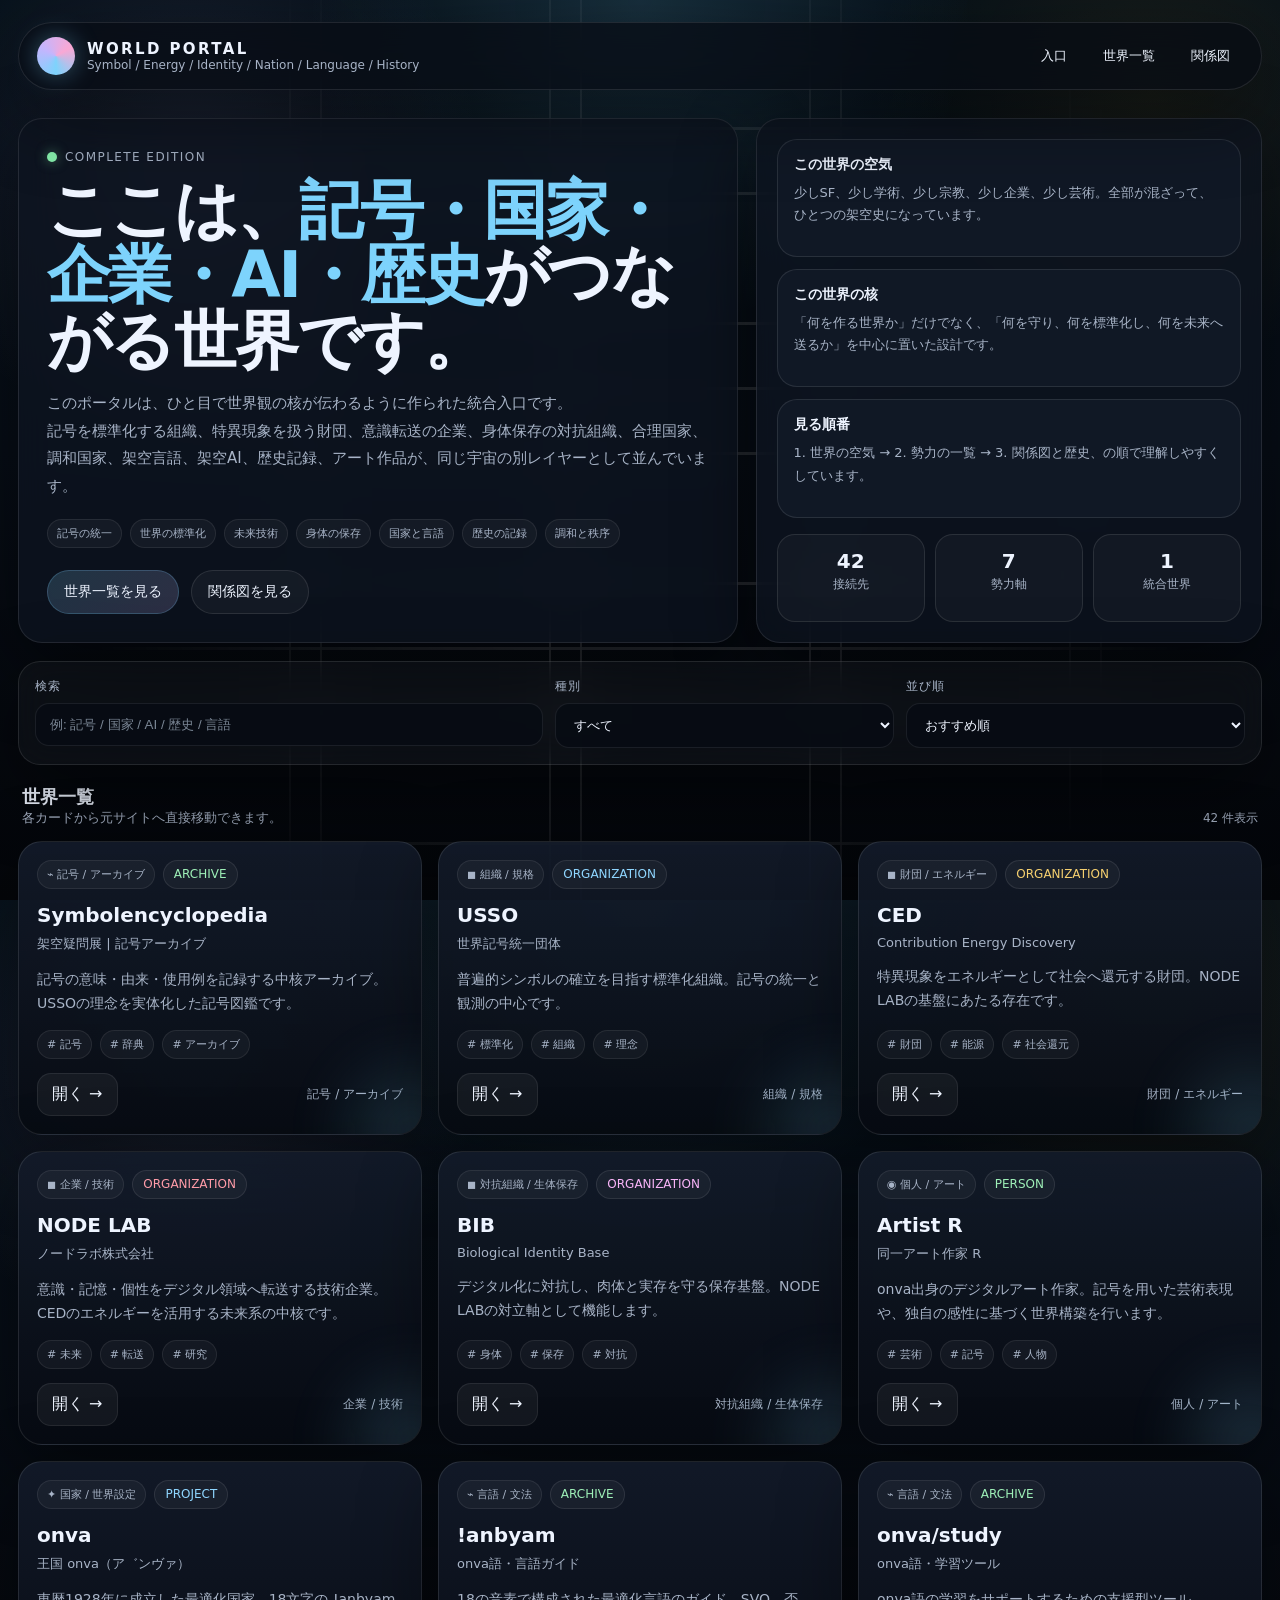
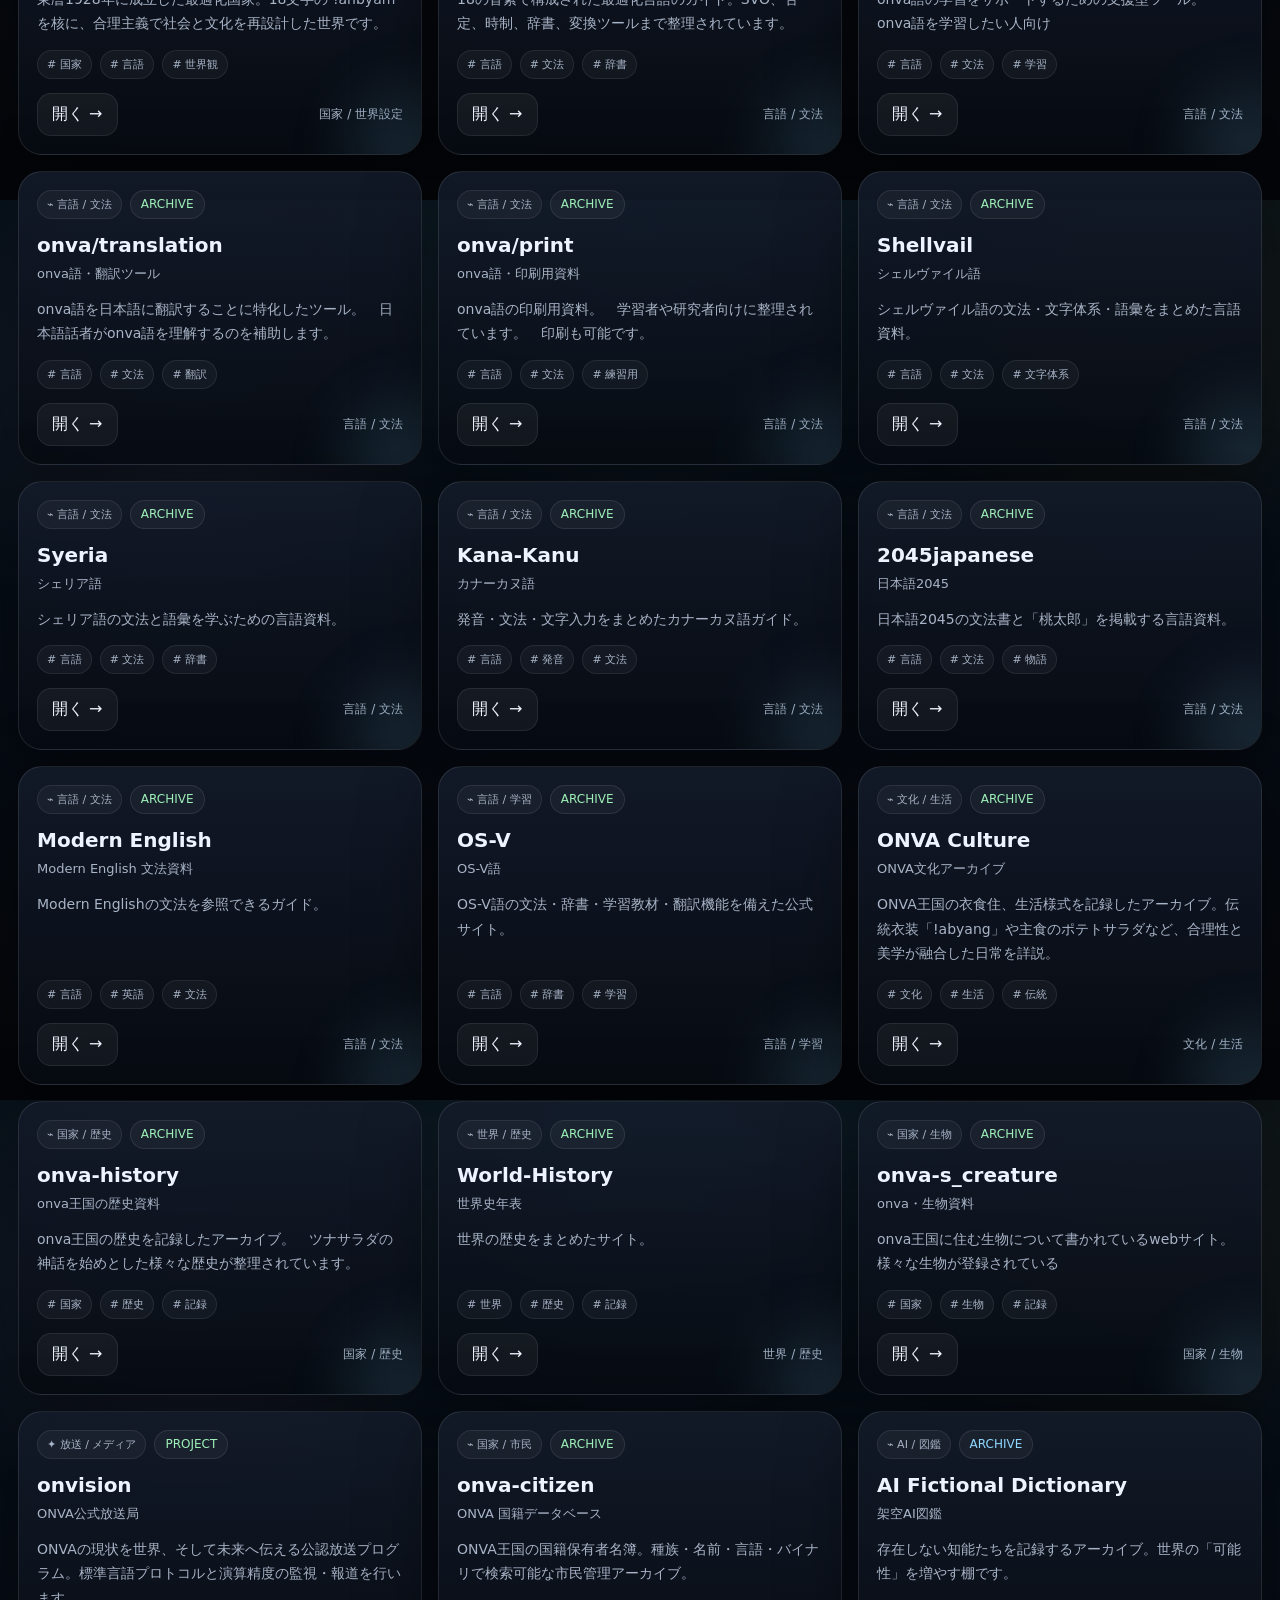
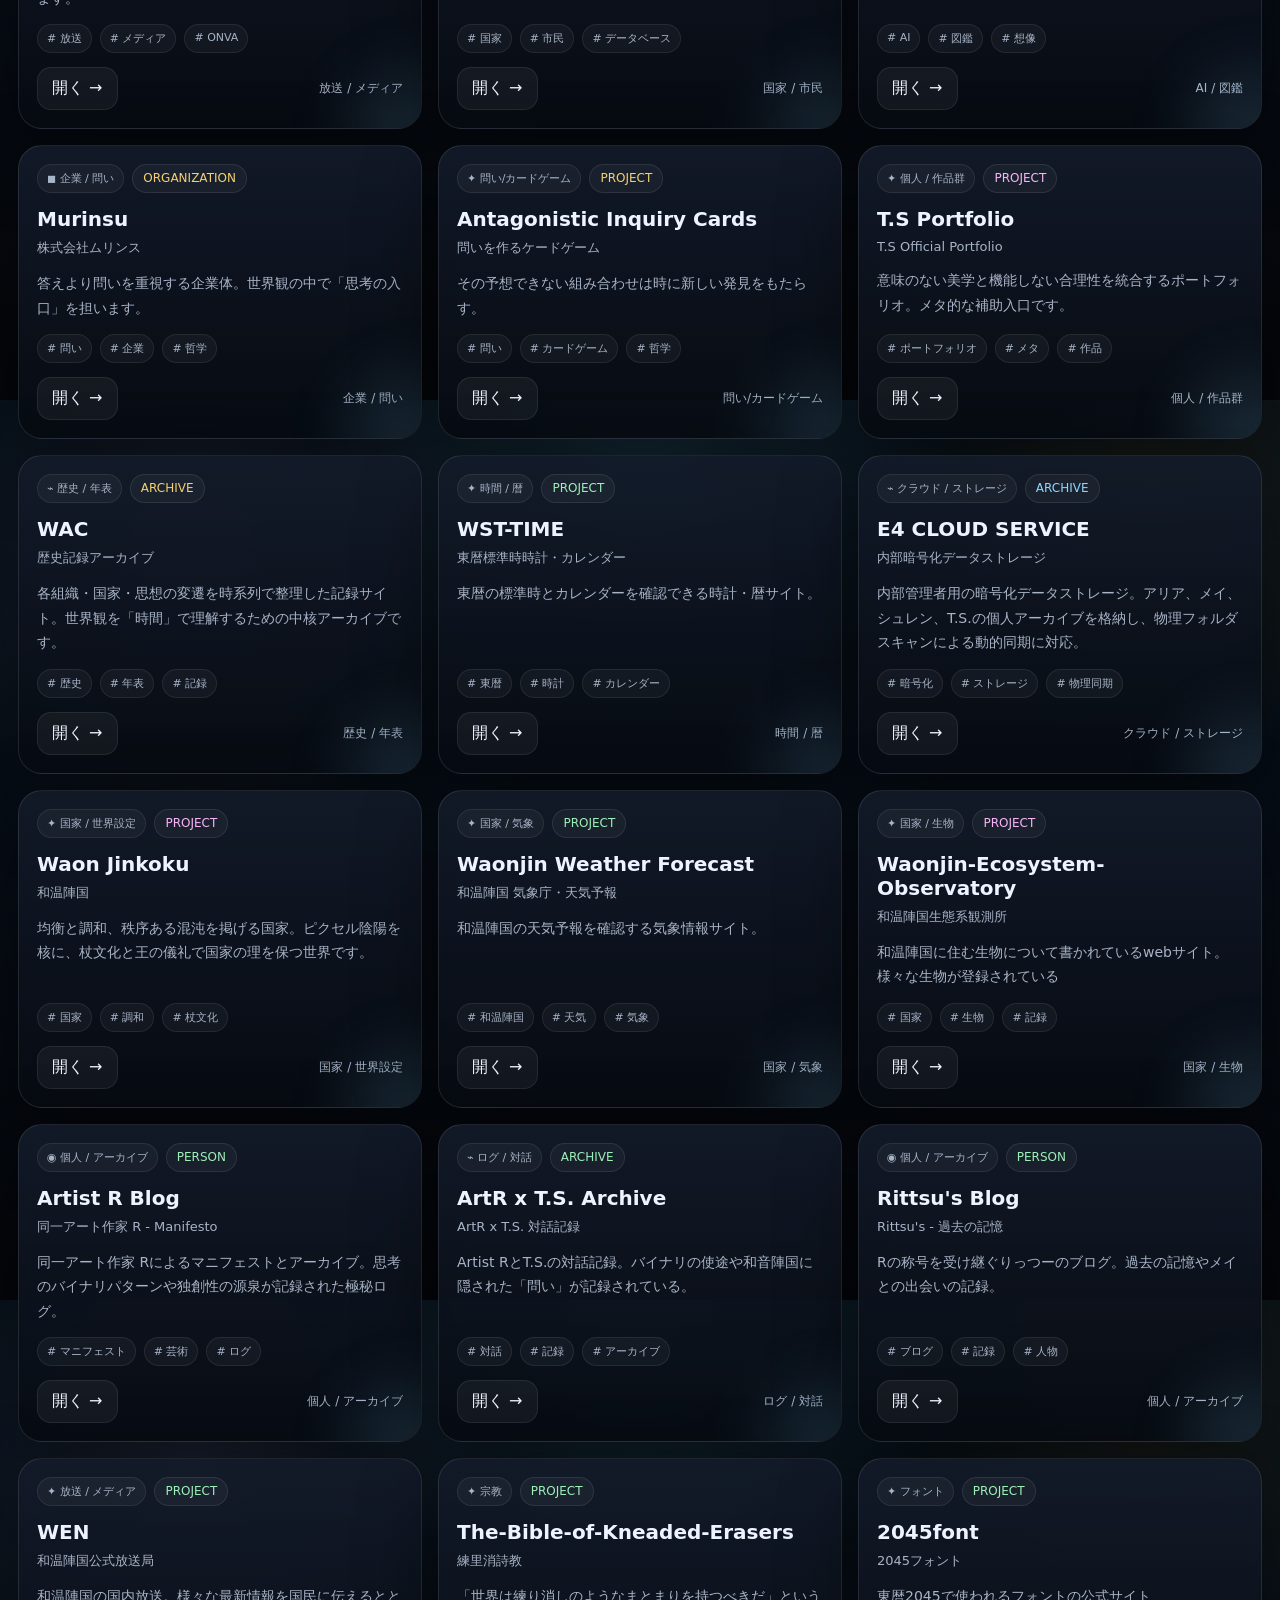
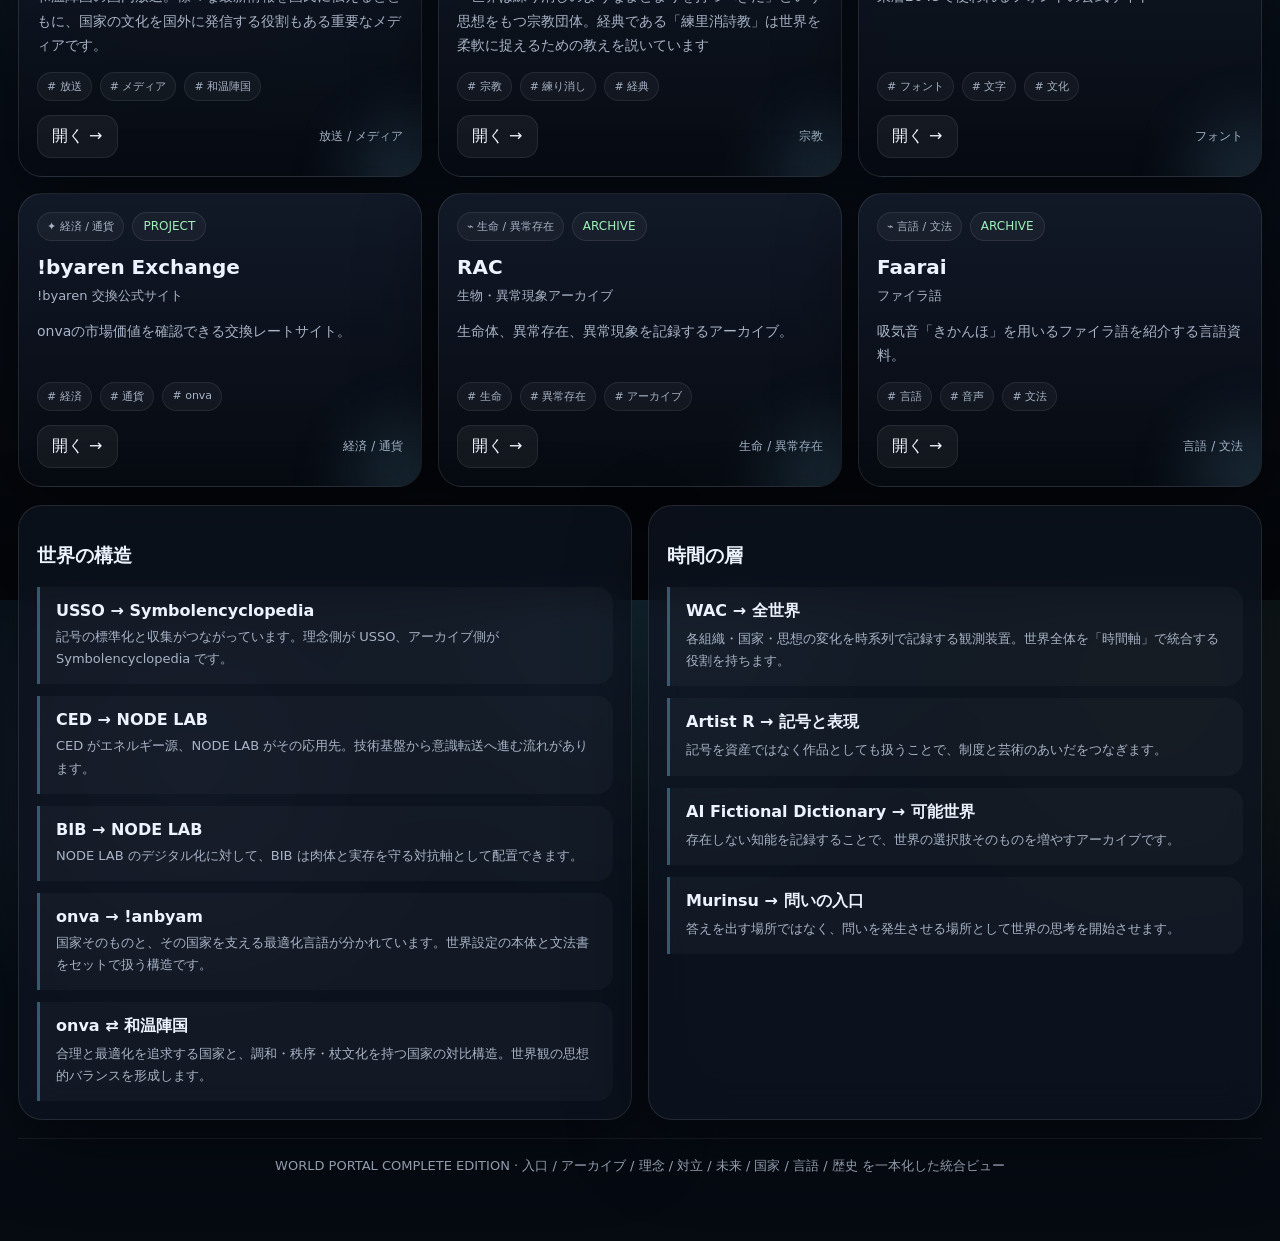
==== index.html @ e2fc2041 "Improve readability and update world portal" ====
<!DOCTYPE html>
<html lang="ja">

<head>
  <meta charset="UTF-8" />
  <meta name="viewport" content="width=device-width, initial-scale=1.0" />
  <title>World Portal - complete</title>
  <meta name="description" content="すべてのプロジェクト・組織・アーカイブへの総合アクセスハブ。" />
  <meta property="og:title" content="World Portal - complete" />
  <meta property="og:description" content="すべてのプロジェクト・組織・アーカイブへの総合アクセスハブ。" />
  <meta property="og:type" content="website" />
  <meta property="og:url" content="https://ec2045.github.io/" />
  <meta property="og:site_name" content="WATCH ALL COMPANY." />
  <link rel="icon" href="icon.png" />
  <meta name="google-site-verification" content="BtT367rVNCORIEjawUDX6Yaw9mFeGiXipeENH6qj6YA" />
  <link rel="stylesheet" href="src/cab2f43f.css">
</head>

<body>
  <div class="window-bg"></div>

  <div class="loader" id="loader">
    <div class="loader-box">
      <div class="loader-top">
        <div class="loader-ring"></div>
        <div>
          <h2>WORLD PORTAL INITIALIZING</h2>
          <p>記号、国家、企業、AI、歴史を接続しています。世界の断片をひとつの入口へ。</p>
        </div>
      </div>
      <div class="bar"><i></i></div>
    </div>
  </div>

  <div class="wrap">
    <header class="topbar">
      <div class="brand">
        <div class="orb"></div>
        <div>
          <h1>WORLD PORTAL</h1>
          <p>Symbol / Energy / Identity / Nation / Language / History</p>
        </div>
      </div>
      <nav class="nav">
        <a href="#start">入口</a>
        <a href="#worlds">世界一覧</a>
        <a href="#map">関係図</a>
      </nav>
    </header>

    <section class="hero" id="start">
      <article class="panel hero-main">
        <div class="eyebrow">Complete Edition</div>
        <h2>ここは、<span class="accent">記号・国家・企業・AI・歴史</span>がつながる世界です。</h2>
        <p>
          このポータルは、ひと目で世界観の核が伝わるように作られた統合入口です。<br>
          記号を標準化する組織、特異現象を扱う財団、意識転送の企業、身体保存の対抗組織、合理国家、調和国家、架空言語、架空AI、歴史記録、アート作品が、同じ宇宙の別レイヤーとして並んでいます。
        </p>
        <div class="badge-row" style="margin-top:18px;">
          <span class="badge">記号の統一</span>
          <span class="badge">世界の標準化</span>
          <span class="badge">未来技術</span>
          <span class="badge">身体の保存</span>
          <span class="badge">国家と言語</span>
          <span class="badge">歴史の記録</span>
          <span class="badge">調和と秩序</span>
        </div>
        <div class="hero-actions">
          <a class="btn primary" href="#worlds">世界一覧を見る</a>
          <a class="btn" href="#map">関係図を見る</a>
        </div>
      </article>

      <aside class="panel hero-side">
        <div class="mini-card">
          <h3>この世界の空気</h3>
          <p>少しSF、少し学術、少し宗教、少し企業、少し芸術。全部が混ざって、ひとつの架空史になっています。</p>
        </div>
        <div class="mini-card">
          <h3>この世界の核</h3>
          <p>「何を作る世界か」だけでなく、「何を守り、何を標準化し、何を未来へ送るか」を中心に置いた設計です。</p>
        </div>
        <div class="mini-card">
          <h3>見る順番</h3>
          <p>1. 世界の空気 → 2. 勢力の一覧 → 3. 関係図と歴史、の順で理解しやすくしています。</p>
        </div>
        <div class="stats">
          <!-- 接続先数を動的に管理 -->
          <div class="stat"><b id="connection-count">42</b><span>接続先</span></div>
          <div class="stat"><b>7</b><span>勢力軸</span></div>
          <div class="stat"><b>1</b><span>統合世界</span></div>
        </div>
      </aside>
    </section>

    <section class="controls panel" aria-label="検索と絞り込み">
      <div class="field">
        <label for="search">検索</label>
        <input id="search" type="text" placeholder="例: 記号 / 国家 / AI / 歴史 / 言語" />
      </div>
      <div class="field">
        <label for="filter">種別</label>
        <select id="filter">
          <option value="all">すべて</option>
          <option value="organization">組織</option>
          <option value="archive">アーカイブ</option>
          <option value="person">個人</option>
          <option value="project">プロジェクト</option>
        </select>
      </div>
      <div class="field">
        <label for="sort">並び順</label>
        <select id="sort">
          <option value="featured">おすすめ順</option>
          <option value="name">名前順</option>
          <option value="type">種別順</option>
        </select>
      </div>
    </section>

    <section class="section" id="worlds">
      <div class="section-head">
        <div>
          <h3>世界一覧</h3>
          <p>各カードから元サイトへ直接移動できます。</p>
        </div>
        <div class="hint" id="count">42 件表示</div>
      </div>
      <div class="grid" id="grid"></div>
    </section>

    <section class="world-map" id="map">
      <article class="panel">
        <h3>世界の構造</h3>
        <ul>
          <li>
            <b>USSO → Symbolencyclopedia</b>
            <p>記号の標準化と収集がつながっています。理念側が USSO、アーカイブ側が Symbolencyclopedia です。</p>
          </li>
          <li>
            <b>CED → NODE LAB</b>
            <p>CED がエネルギー源、NODE LAB がその応用先。技術基盤から意識転送へ進む流れがあります。</p>
          </li>
          <li>
            <b>BIB → NODE LAB</b>
            <p>NODE LAB のデジタル化に対して、BIB は肉体と実存を守る対抗軸として配置できます。</p>
          </li>
          <li>
            <b>onva → !anbyam</b>
            <p>国家そのものと、その国家を支える最適化言語が分かれています。世界設定の本体と文法書をセットで扱う構造です。</p>
          </li>
          <li>
            <b>onva ⇄ 和温陣国</b>
            <p>合理と最適化を追求する国家と、調和・秩序・杖文化を持つ国家の対比構造。世界観の思想的バランスを形成します。</p>
          </li>
        </ul>
      </article>

      <article class="panel">
        <h3>時間の層</h3>
        <ul>
          <li>
            <b>WAC → 全世界</b>
            <p>各組織・国家・思想の変化を時系列で記録する観測装置。世界全体を「時間軸」で統合する役割を持ちます。</p>
          </li>
          <li>
            <b>Artist R → 記号と表現</b>
            <p>記号を資産ではなく作品としても扱うことで、制度と芸術のあいだをつなぎます。</p>
          </li>
          <li>
            <b>AI Fictional Dictionary → 可能世界</b>
            <p>存在しない知能を記録することで、世界の選択肢そのものを増やすアーカイブです。</p>
          </li>
          <li>
            <b>Murinsu → 問いの入口</b>
            <p>答えを出す場所ではなく、問いを発生させる場所として世界の思考を開始させます。</p>
          </li>
        </ul>
      </article>
    </section>

    <div class="footer">
      WORLD PORTAL COMPLETE EDITION · 入口 / アーカイブ / 理念 / 対立 / 未来 / 国家 / 言語 / 歴史 を一本化した統合ビュー
    </div>
  </div>
  <script src="src/0594435c.js"></script>
</body>

</html>
---- src/cab2f43f.css ----
:root {
  --bg: #05080f;
  --bg2: #0b1220;
  --panel: rgba(14, 20, 32, .76);
  --panel2: rgba(18, 26, 40, .92);
  --line: rgba(255, 255, 255, .10);
  --text: #eef4ff;
  --muted: #a8b4c7;
  --accent: #7dd3fc;
  --accent2: #c4b5fd;
  --good: #86efac;
  --warn: #fbbf24;
  --danger: #fb7185;
  --shadow: 0 24px 80px rgba(0, 0, 0, .46);
  --radius: 24px;
}

* {
  box-sizing: border-box
}

html,
body {
  height: 100%
}

body {
  margin: 0;
  font-family: system-ui, -apple-system, BlinkMacSystemFont, "Segoe UI", sans-serif;
  color: var(--text);
  background:
    radial-gradient(circle at top, rgba(125, 211, 252, .16), transparent 30%),
    radial-gradient(circle at 15% 18%, rgba(196, 181, 253, .12), transparent 22%),
    radial-gradient(circle at 90% 10%, rgba(251, 191, 36, .08), transparent 20%),
    linear-gradient(180deg, #051019 0%, #070d16 50%, #04060a 100%);
  overflow-x: hidden;
}

.window-bg {
  position: fixed;
  inset: 0;
  pointer-events: none;
  opacity: .16;
  background:
    linear-gradient(90deg, transparent 0 11%, rgba(255, 255, 255, .85) 11% 12%, transparent 12% 23%, rgba(255, 255, 255, .85) 23% 24%, transparent 24% 100%),
    linear-gradient(180deg, transparent 0 24%, rgba(255, 255, 255, .85) 24% 25%, transparent 25% 49%, rgba(255, 255, 255, .85) 49% 50%, transparent 50% 74%, rgba(255, 255, 255, .85) 74% 75%, transparent 75% 100%);
  background-size: 260px 260px;
  mask-image: radial-gradient(circle at center, black 28%, transparent 76%);
}

.wrap {
  max-width: 1360px;
  margin: 0 auto;
  padding: 22px 18px 48px;
  position: relative;
  z-index: 1
}

.topbar {
  display: flex;
  align-items: center;
  justify-content: space-between;
  gap: 16px;
  padding: 14px 18px;
  border: 1px solid var(--line);
  border-radius: 999px;
  background: rgba(7, 12, 20, .74);
  backdrop-filter: blur(16px);
  box-shadow: var(--shadow);
  position: sticky;
  top: 16px;
  z-index: 20;
}

.brand {
  display: flex;
  align-items: center;
  gap: 12px;
  min-width: 0
}

.orb {
  width: 38px;
  height: 38px;
  border-radius: 50%;
  background: conic-gradient(from 180deg, var(--accent), var(--accent2), #f9a8d4, var(--accent));
  box-shadow: 0 0 24px rgba(125, 211, 252, .36);
  flex: 0 0 auto;
}

.brand h1 {
  margin: 0;
  font-size: 15px;
  letter-spacing: .16em;
  text-transform: uppercase
}

.brand p {
  margin: 0;
  font-size: 12px;
  color: var(--muted)
}

.nav {
  display: flex;
  gap: 10px;
  flex-wrap: wrap;
  justify-content: flex-end
}

.nav a {
  color: var(--text);
  text-decoration: none;
  font-size: 13px;
  padding: 8px 12px;
  border: 1px solid transparent;
  border-radius: 999px;
  transition: .2s;
}

.nav a:hover {
  border-color: var(--line);
  background: rgba(255, 255, 255, .05)
}

.hero {
  margin-top: 28px;
  display: grid;
  grid-template-columns: 1.35fr .95fr;
  gap: 18px;
  align-items: stretch;
}

.panel {
  background: var(--panel);
  border: 1px solid var(--line);
  border-radius: var(--radius);
  box-shadow: var(--shadow);
  backdrop-filter: blur(18px);
}

.hero-main {
  padding: 28px
}

.eyebrow {
  display: inline-flex;
  align-items: center;
  gap: 8px;
  font-size: 12px;
  letter-spacing: .12em;
  text-transform: uppercase;
  color: var(--muted);
  margin-bottom: 14px;
}

.eyebrow::before {
  content: "";
  width: 10px;
  height: 10px;
  border-radius: 50%;
  background: var(--good);
  box-shadow: 0 0 12px rgba(134, 239, 172, .5);
}

.hero h2 {
  margin: 0;
  font-size: clamp(34px, 5vw, 66px);
  line-height: 1.02;
  letter-spacing: -.04em
}

.hero h2 .accent {
  color: var(--accent)
}

.hero p {
  margin: 16px 0 0;
  color: var(--muted);
  line-height: 1.85;
  max-width: 72ch;
  font-size: 15px;
}

.hero-actions {
  display: flex;
  gap: 12px;
  flex-wrap: wrap;
  margin-top: 22px
}

.btn {
  display: inline-flex;
  align-items: center;
  gap: 10px;
  border-radius: 999px;
  padding: 12px 16px;
  border: 1px solid var(--line);
  color: var(--text);
  text-decoration: none;
  background: rgba(255, 255, 255, .04);
  transition: .18s;
  font-size: 14px;
}

.btn:hover {
  transform: translateY(-1px);
  background: rgba(255, 255, 255, .08)
}

.btn.primary {
  background: linear-gradient(135deg, rgba(125, 211, 252, .18), rgba(196, 181, 253, .18));
  border-color: rgba(125, 211, 252, .22)
}

.hero-side {
  padding: 20px;
  display: grid;
  gap: 12px
}

.mini-card {
  padding: 16px;
  border-radius: 20px;
  background: var(--panel2);
  border: 1px solid var(--line);
}

.mini-card h3 {
  margin: 0 0 8px;
  font-size: 14px
}

.mini-card p {
  margin: 0;
  color: var(--muted);
  line-height: 1.7;
  font-size: 13px
}

.stats {
  display: grid;
  grid-template-columns: repeat(3, 1fr);
  gap: 10px;
  margin-top: 4px
}

.stat {
  padding: 14px 10px;
  text-align: center;
  border-radius: 18px;
  background: rgba(255, 255, 255, .03);
  border: 1px solid var(--line)
}

.stat b {
  display: block;
  font-size: 20px
}

.stat span {
  font-size: 12px;
  color: var(--muted)
}

.controls {
  margin-top: 18px;
  padding: 16px;
  display: grid;
  grid-template-columns: 1.2fr .8fr .8fr;
  gap: 12px;
  background: rgba(255, 255, 255, .03);
  border: 1px solid var(--line);
  border-radius: 22px;
}

.field {
  display: flex;
  flex-direction: column;
  gap: 8px
}

.field label {
  font-size: 12px;
  color: var(--muted);
  letter-spacing: .08em;
  text-transform: uppercase
}

input,
select {
  width: 100%;
  border-radius: 14px;
  border: 1px solid rgba(255, 255, 255, .08);
  background: rgba(8, 13, 21, .90);
  color: var(--text);
  padding: 13px 14px;
  outline: none;
}

input::placeholder {
  color: #7b8796
}

.section {
  margin-top: 20px
}

.section-head {
  display: flex;
  justify-content: space-between;
  align-items: end;
  gap: 16px;
  margin: 18px 4px 14px;
}

.section-head h3 {
  margin: 0;
  font-size: 18px
}

.section-head p {
  margin: 0;
  color: var(--muted);
  font-size: 13px
}

.grid {
  display: grid;
  grid-template-columns: repeat(3, minmax(0, 1fr));
  gap: 16px;
}

.card {
  position: relative;
  overflow: hidden;
  padding: 18px;
  min-height: 250px;
  border-radius: 24px;
  border: 1px solid var(--line);
  background: linear-gradient(180deg, rgba(19, 27, 42, .90), rgba(7, 11, 18, .95));
  box-shadow: var(--shadow);
  display: flex;
  flex-direction: column;
  gap: 14px;
  transition: transform .18s ease, border-color .18s ease;
}

.card:hover {
  transform: translateY(-3px);
  border-color: rgba(125, 211, 252, .26)
}

.card::after {
  content: "";
  position: absolute;
  inset: auto -20% -30% auto;
  width: 180px;
  height: 180px;
  border-radius: 50%;
  filter: blur(30px);
  opacity: .22;
  background: radial-gradient(circle, var(--accent), transparent 70%);
}

.badge-row {
  display: flex;
  gap: 8px;
  flex-wrap: wrap
}

.badge {
  font-size: 11px;
  color: var(--muted);
  padding: 6px 9px;
  border-radius: 999px;
  background: rgba(255, 255, 255, .04);
  border: 1px solid rgba(255, 255, 255, .08);
}

.card h4 {
  margin: 0;
  font-size: 20px
}

.card .jp {
  color: var(--muted);
  font-size: 13px;
  margin-top: -6px
}

.card .desc {
  margin: 0;
  color: var(--muted);
  line-height: 1.75;
  font-size: 14px;
  flex: 1
}

.card-footer {
  display: flex;
  justify-content: space-between;
  align-items: center;
  gap: 10px;
  flex-wrap: wrap
}

.linkbtn {
  display: inline-flex;
  align-items: center;
  gap: 8px;
  text-decoration: none;
  color: var(--text);
  padding: 10px 14px;
  border-radius: 14px;
  background: rgba(255, 255, 255, .05);
  border: 1px solid rgba(255, 255, 255, .08);
}

.linkbtn:hover {
  background: rgba(255, 255, 255, .08)
}

.hint {
  font-size: 12px;
  color: var(--muted)
}

.status {
  font-size: 12px;
  padding: 6px 10px;
  border-radius: 999px;
  width: max-content;
  border: 1px solid rgba(255, 255, 255, .09);
  background: rgba(255, 255, 255, .04);
}

.status.green {
  color: #9ef0b8
}

.status.blue {
  color: #8fd6ff
}

.status.pink {
  color: #f8b4f8
}

.status.amber {
  color: #f6d06f
}

.status.red {
  color: #ff9ca8
}

.world-map {
  margin-top: 18px;
  display: grid;
  grid-template-columns: 1fr 1fr;
  gap: 16px;
}

.world-map .panel {
  padding: 18px
}

.world-map ul {
  margin: 12px 0 0;
  padding: 0;
  list-style: none;
  display: grid;
  gap: 12px
}

.world-map li {
  padding: 14px 14px 14px 16px;
  border-left: 3px solid rgba(125, 211, 252, .35);
  background: rgba(255, 255, 255, .03);
  border-radius: 0 16px 16px 0;
}

.world-map li b {
  display: block;
  margin-bottom: 6px
}

.world-map li p {
  margin: 0;
  color: var(--muted);
  line-height: 1.7;
  font-size: 13px
}

.footer {
  margin-top: 18px;
  padding: 18px;
  text-align: center;
  color: var(--muted);
  font-size: 13px;
  border-top: 1px solid rgba(255, 255, 255, .08);
}

.loader {
  position: fixed;
  inset: 0;
  z-index: 99;
  display: grid;
  place-items: center;
  background: radial-gradient(circle at center, rgba(14, 22, 35, .90), rgba(4, 6, 11, .98));
  transition: opacity .45s ease, visibility .45s ease;
}

.loader.hide {
  opacity: 0;
  visibility: hidden
}

.loader-box {
  width: min(560px, calc(100vw - 32px));
  padding: 24px;
  border-radius: 28px;
  border: 1px solid rgba(255, 255, 255, .08);
  background: rgba(12, 18, 28, .78);
  box-shadow: var(--shadow);
  backdrop-filter: blur(16px);
}

.loader-top {
  display: flex;
  align-items: center;
  gap: 14px
}

.loader-ring {
  width: 54px;
  height: 54px;
  border-radius: 50%;
  border: 4px solid rgba(255, 255, 255, .09);
  border-top-color: var(--accent);
  animation: spin 1s linear infinite;
}

.loader h2 {
  margin: 0;
  font-size: 20px
}

.loader p {
  margin: 8px 0 16px;
  color: var(--muted);
  line-height: 1.7
}

.bar {
  width: 100%;
  height: 10px;
  border-radius: 999px;
  background: rgba(255, 255, 255, .08);
  overflow: hidden;
  border: 1px solid rgba(255, 255, 255, .08);
}

.bar>i {
  display: block;
  height: 100%;
  width: 34%;
  border-radius: 999px;
  background: linear-gradient(90deg, var(--accent), var(--accent2));
  animation: load 2.2s ease-in-out infinite;
}

@keyframes spin {
  to {
    transform: rotate(360deg)
  }
}

@keyframes load {
  0% {
    transform: translateX(-110%)
  }

  50% {
    transform: translateX(220%)
  }

  100% {
    transform: translateX(420%)
  }
}

@media (max-width: 1080px) {
  .hero {
    grid-template-columns: 1fr
  }

  .grid {
    grid-template-columns: repeat(2, minmax(0, 1fr))
  }

  .world-map {
    grid-template-columns: 1fr
  }

  .controls {
    grid-template-columns: 1fr
  }
}

@media (max-width: 720px) {
  .wrap {
    padding: 14px 12px 34px
  }

  .topbar {
    border-radius: 22px;
    padding: 14px
  }

  .nav {
    justify-content: flex-start
  }

  .hero-main {
    padding: 20px
  }

  .grid {
    grid-template-columns: 1fr
  }

  .stats {
    grid-template-columns: 1fr
  }
}
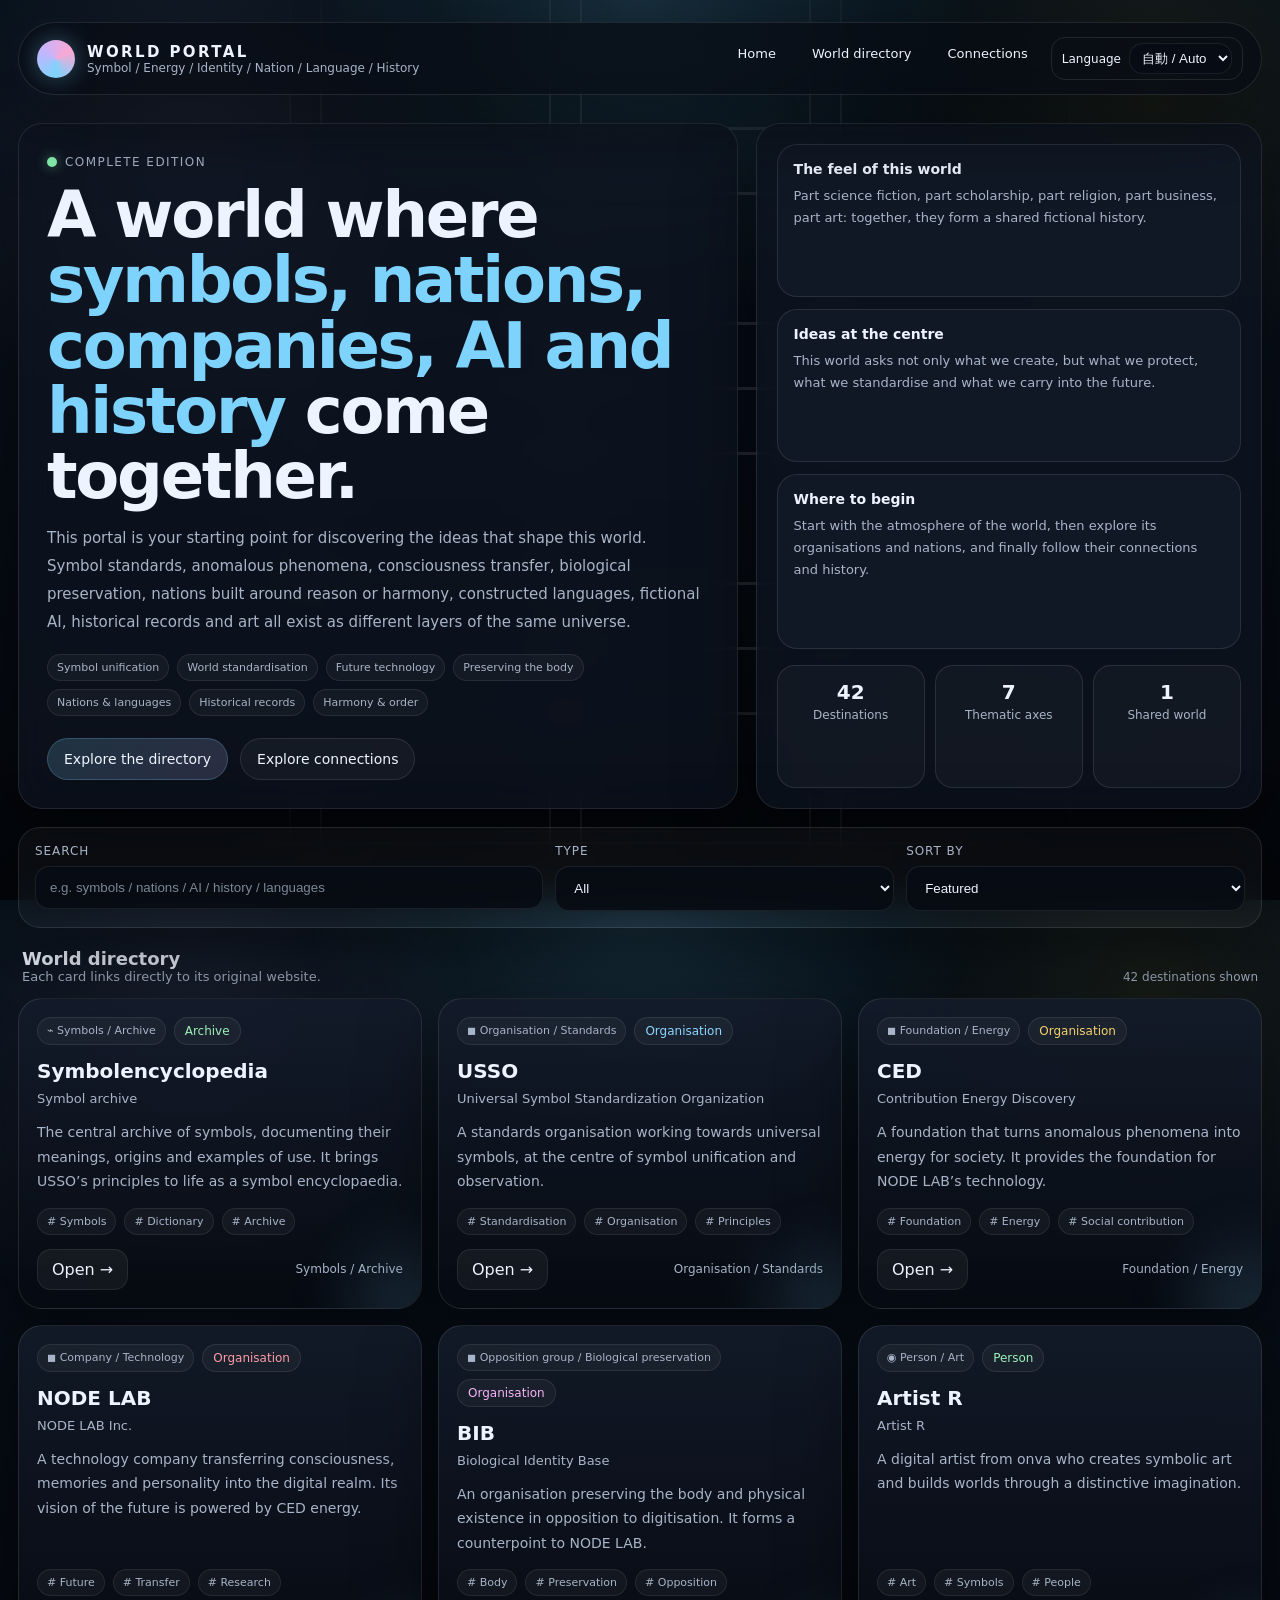
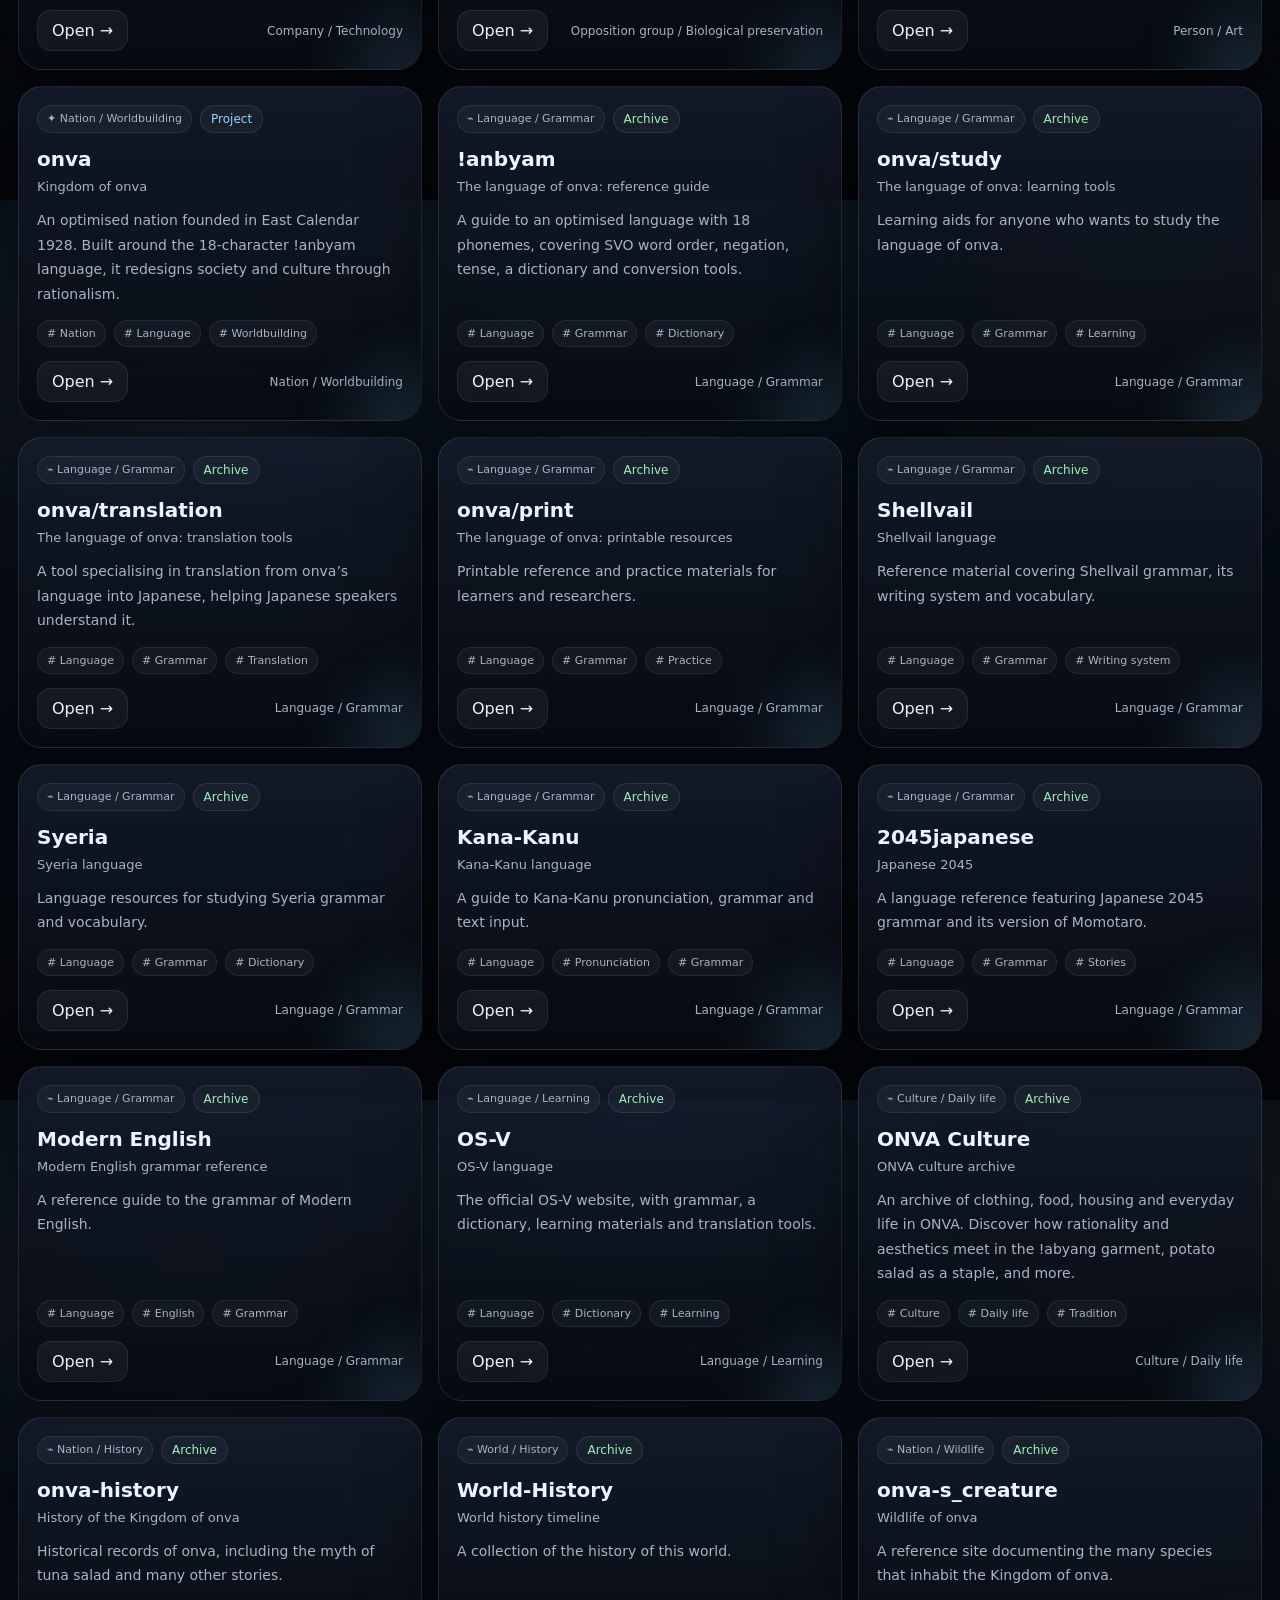
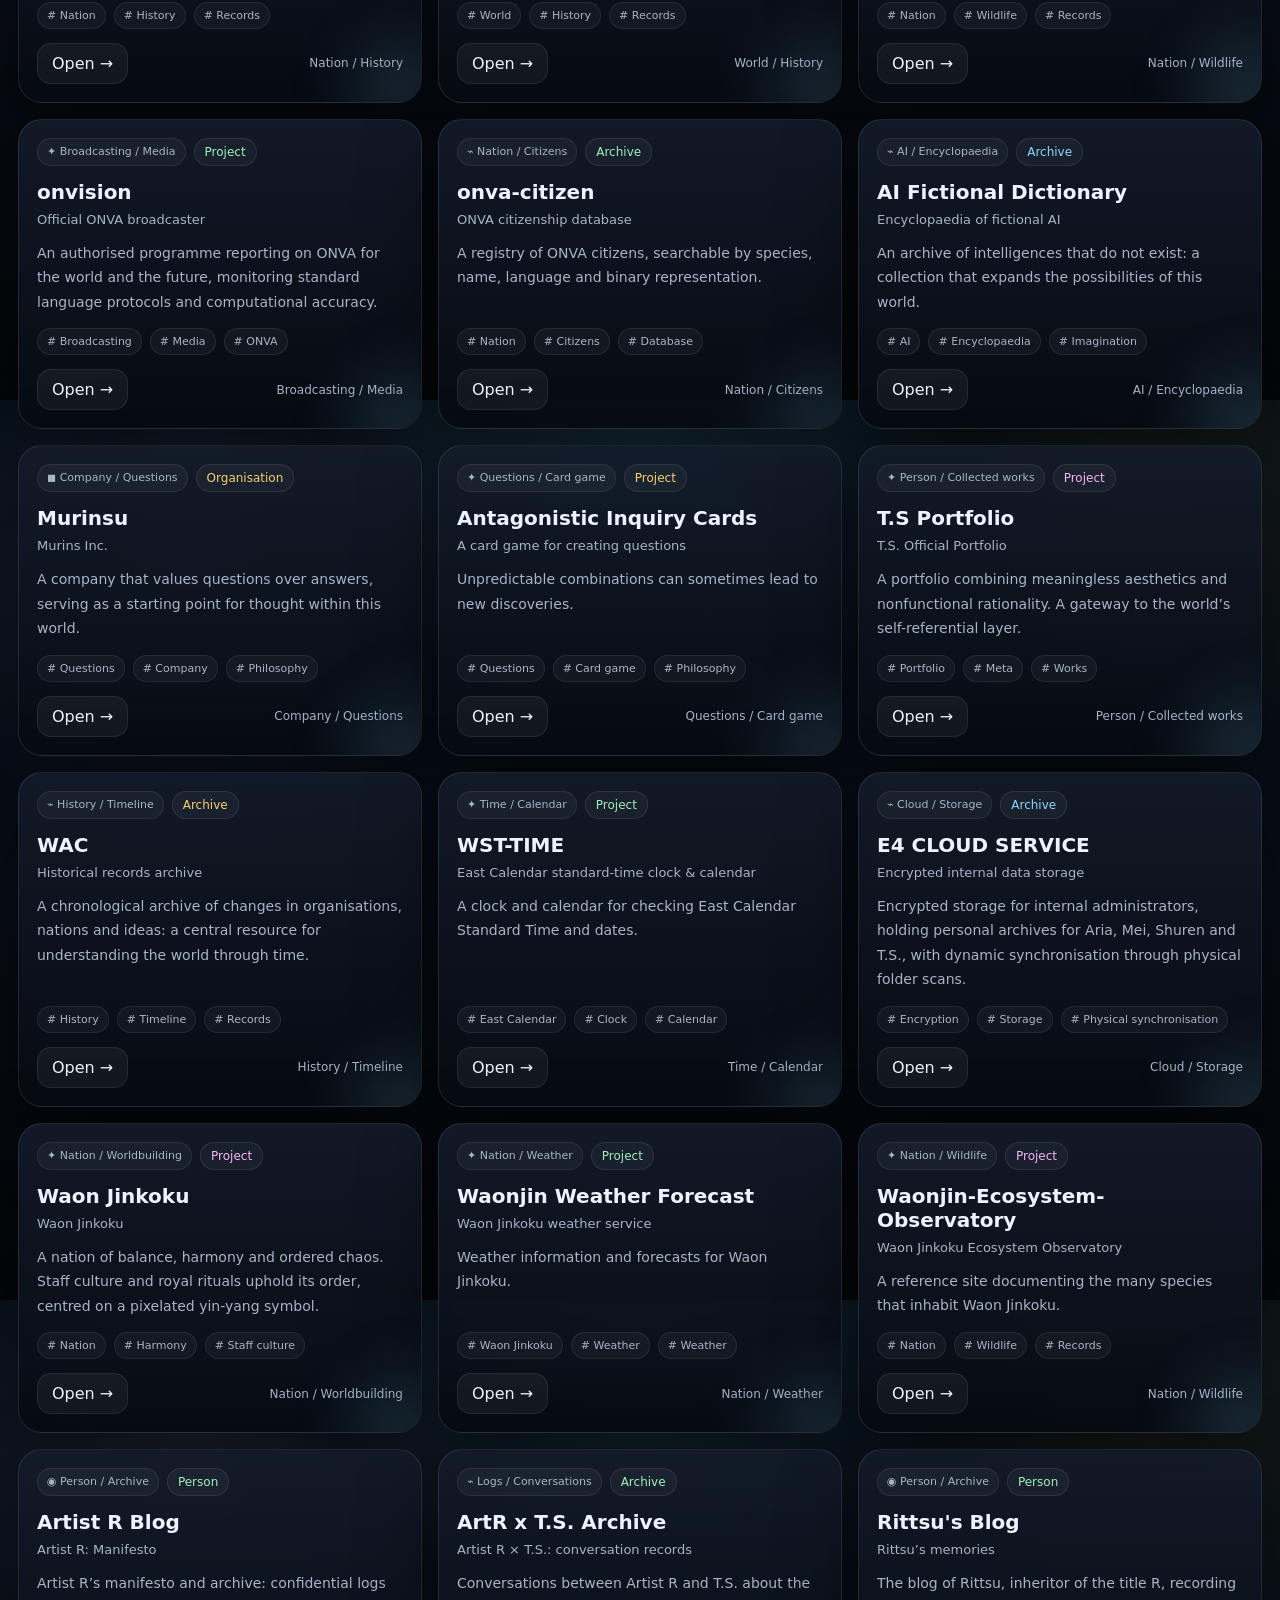
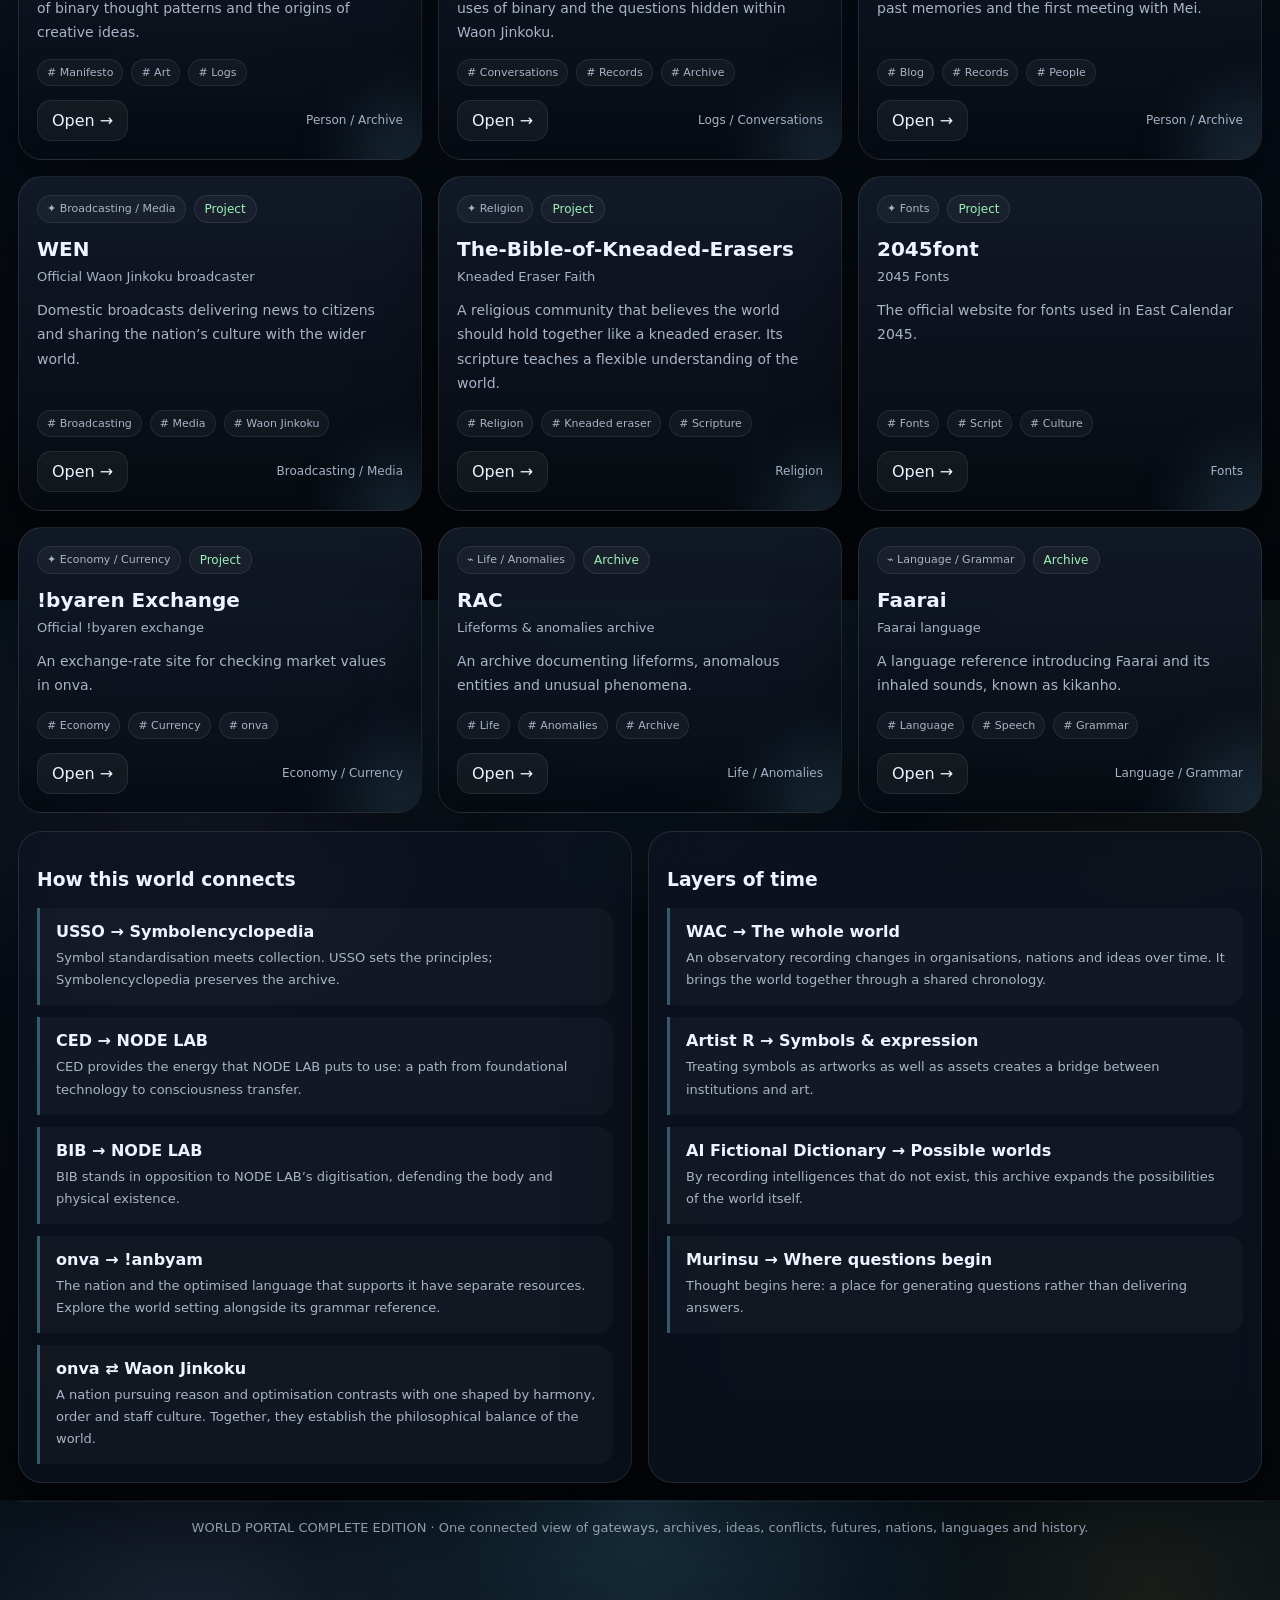
==== commit 3b6b678a: "Translate the entire World Portal into English with bilingual search" ====
--- a/index.html
+++ b/index.html
@@ -13,7 +13,7 @@
   <meta property="og:site_name" content="WATCH ALL COMPANY." />
   <link rel="icon" href="icon.png" />
   <meta name="google-site-verification" content="BtT367rVNCORIEjawUDX6Yaw9mFeGiXipeENH6qj6YA" />
-  <link rel="stylesheet" href="src/cab2f43f.css">
+  <link rel="stylesheet" href="src/cab2f43f.css?v=20261101-portal-en1">
 </head>
 
 <body>
@@ -25,7 +25,7 @@
         <div class="loader-ring"></div>
         <div>
           <h2>WORLD PORTAL INITIALIZING</h2>
-          <p>記号、国家、企業、AI、歴史を接続しています。世界の断片をひとつの入口へ。</p>
+          <p><span data-i18n="text.0">記号、国家、企業、AI、歴史を接続しています。世界の断片をひとつの入口へ。</span></p>
         </div>
       </div>
       <div class="bar"><i></i></div>
@@ -42,78 +42,81 @@
         </div>
       </div>
       <nav class="nav">
-        <a href="#start">入口</a>
-        <a href="#worlds">世界一覧</a>
-        <a href="#map">関係図</a>
+        <a href="#start"><span data-i18n="text.1">入口</span></a>
+        <a href="#worlds"><span data-i18n="text.2">世界一覧</span></a>
+        <a href="#map"><span data-i18n="text.3">関係図</span></a>
+        <label class="language-picker"><span data-i18n="language">言語</span>
+          <select id="portal-language" aria-label="表示言語"><option value="auto">自動 / Auto</option><option value="ja">日本語</option><option value="en">English</option></select>
+        </label>
       </nav>
     </header>
 
     <section class="hero" id="start">
       <article class="panel hero-main">
         <div class="eyebrow">Complete Edition</div>
-        <h2>ここは、<span class="accent">記号・国家・企業・AI・歴史</span>がつながる世界です。</h2>
+        <h2><span data-i18n="text.4">ここは、</span><span class="accent"><span data-i18n="text.5">記号・国家・企業・AI・歴史</span></span><span data-i18n="text.6">がつながる世界です。</span></h2>
         <p>
-          このポータルは、ひと目で世界観の核が伝わるように作られた統合入口です。<br>
-          記号を標準化する組織、特異現象を扱う財団、意識転送の企業、身体保存の対抗組織、合理国家、調和国家、架空言語、架空AI、歴史記録、アート作品が、同じ宇宙の別レイヤーとして並んでいます。
+          <span data-i18n="text.7">このポータルは、ひと目で世界観の核が伝わるように作られた統合入口です。</span><br>
+          <span data-i18n="text.8">記号を標準化する組織、特異現象を扱う財団、意識転送の企業、身体保存の対抗組織、合理国家、調和国家、架空言語、架空AI、歴史記録、アート作品が、同じ宇宙の別レイヤーとして並んでいます。</span>
         </p>
         <div class="badge-row" style="margin-top:18px;">
-          <span class="badge">記号の統一</span>
-          <span class="badge">世界の標準化</span>
-          <span class="badge">未来技術</span>
-          <span class="badge">身体の保存</span>
-          <span class="badge">国家と言語</span>
-          <span class="badge">歴史の記録</span>
-          <span class="badge">調和と秩序</span>
+          <span class="badge"><span data-i18n="text.9">記号の統一</span></span>
+          <span class="badge"><span data-i18n="text.10">世界の標準化</span></span>
+          <span class="badge"><span data-i18n="text.11">未来技術</span></span>
+          <span class="badge"><span data-i18n="text.12">身体の保存</span></span>
+          <span class="badge"><span data-i18n="text.13">国家と言語</span></span>
+          <span class="badge"><span data-i18n="text.14">歴史の記録</span></span>
+          <span class="badge"><span data-i18n="text.15">調和と秩序</span></span>
         </div>
         <div class="hero-actions">
-          <a class="btn primary" href="#worlds">世界一覧を見る</a>
-          <a class="btn" href="#map">関係図を見る</a>
+          <a class="btn primary" href="#worlds"><span data-i18n="text.16">世界一覧を見る</span></a>
+          <a class="btn" href="#map"><span data-i18n="text.17">関係図を見る</span></a>
         </div>
       </article>
 
       <aside class="panel hero-side">
         <div class="mini-card">
-          <h3>この世界の空気</h3>
-          <p>少しSF、少し学術、少し宗教、少し企業、少し芸術。全部が混ざって、ひとつの架空史になっています。</p>
+          <h3><span data-i18n="text.18">この世界の空気</span></h3>
+          <p><span data-i18n="text.19">少しSF、少し学術、少し宗教、少し企業、少し芸術。全部が混ざって、ひとつの架空史になっています。</span></p>
         </div>
         <div class="mini-card">
-          <h3>この世界の核</h3>
-          <p>「何を作る世界か」だけでなく、「何を守り、何を標準化し、何を未来へ送るか」を中心に置いた設計です。</p>
+          <h3><span data-i18n="text.20">この世界の核</span></h3>
+          <p><span data-i18n="text.21">「何を作る世界か」だけでなく、「何を守り、何を標準化し、何を未来へ送るか」を中心に置いた設計です。</span></p>
         </div>
         <div class="mini-card">
-          <h3>見る順番</h3>
-          <p>1. 世界の空気 → 2. 勢力の一覧 → 3. 関係図と歴史、の順で理解しやすくしています。</p>
+          <h3><span data-i18n="text.22">見る順番</span></h3>
+          <p><span data-i18n="text.23">1. 世界の空気 → 2. 勢力の一覧 → 3. 関係図と歴史、の順で理解しやすくしています。</span></p>
         </div>
         <div class="stats">
           <!-- 接続先数を動的に管理 -->
-          <div class="stat"><b id="connection-count">42</b><span>接続先</span></div>
-          <div class="stat"><b>7</b><span>勢力軸</span></div>
-          <div class="stat"><b>1</b><span>統合世界</span></div>
+          <div class="stat"><b id="connection-count">41</b><span><span data-i18n="text.24">接続先</span></span></div>
+          <div class="stat"><b>7</b><span><span data-i18n="text.25">勢力軸</span></span></div>
+          <div class="stat"><b>1</b><span><span data-i18n="text.26">統合世界</span></span></div>
         </div>
       </aside>
     </section>
 
     <section class="controls panel" aria-label="検索と絞り込み">
       <div class="field">
-        <label for="search">検索</label>
+        <label for="search"><span data-i18n="text.27">検索</span></label>
         <input id="search" type="text" placeholder="例: 記号 / 国家 / AI / 歴史 / 言語" />
       </div>
       <div class="field">
-        <label for="filter">種別</label>
+        <label for="filter"><span data-i18n="text.28">種別</span></label>
         <select id="filter">
-          <option value="all">すべて</option>
-          <option value="organization">組織</option>
-          <option value="archive">アーカイブ</option>
-          <option value="person">個人</option>
-          <option value="project">プロジェクト</option>
+          <option value="all" data-i18n="text.29">すべて</option>
+          <option value="organization" data-i18n="text.30">組織</option>
+          <option value="archive" data-i18n="text.31">アーカイブ</option>
+          <option value="person" data-i18n="text.32">個人</option>
+          <option value="project" data-i18n="text.33">プロジェクト</option>
         </select>
       </div>
       <div class="field">
-        <label for="sort">並び順</label>
+        <label for="sort"><span data-i18n="text.34">並び順</span></label>
         <select id="sort">
-          <option value="featured">おすすめ順</option>
-          <option value="name">名前順</option>
-          <option value="type">種別順</option>
+          <option value="featured" data-i18n="text.35">おすすめ順</option>
+          <option value="name" data-i18n="text.36">名前順</option>
+          <option value="type" data-i18n="text.37">種別順</option>
         </select>
       </div>
     </section>
@@ -121,69 +124,71 @@
     <section class="section" id="worlds">
       <div class="section-head">
         <div>
-          <h3>世界一覧</h3>
-          <p>各カードから元サイトへ直接移動できます。</p>
+          <h3 data-i18n="text.38">世界一覧</h3>
+          <p><span data-i18n="text.39">各カードから元サイトへ直接移動できます。</span></p>
         </div>
-        <div class="hint" id="count">42 件表示</div>
+        <div class="hint" id="count" role="status">41 件表示</div>
       </div>
-      <div class="grid" id="grid"></div>
+      <div class="grid" id="grid" aria-live="polite"></div>
     </section>
 
     <section class="world-map" id="map">
       <article class="panel">
-        <h3>世界の構造</h3>
+        <h3><span data-i18n="text.41">世界の構造</span></h3>
         <ul>
           <li>
             <b>USSO → Symbolencyclopedia</b>
-            <p>記号の標準化と収集がつながっています。理念側が USSO、アーカイブ側が Symbolencyclopedia です。</p>
+            <p><span data-i18n="text.42">記号の標準化と収集がつながっています。理念側が USSO、アーカイブ側が Symbolencyclopedia です。</span></p>
           </li>
           <li>
             <b>CED → NODE LAB</b>
-            <p>CED がエネルギー源、NODE LAB がその応用先。技術基盤から意識転送へ進む流れがあります。</p>
+            <p><span data-i18n="text.43">CED がエネルギー源、NODE LAB がその応用先。技術基盤から意識転送へ進む流れがあります。</span></p>
           </li>
           <li>
             <b>BIB → NODE LAB</b>
-            <p>NODE LAB のデジタル化に対して、BIB は肉体と実存を守る対抗軸として配置できます。</p>
+            <p><span data-i18n="text.44">NODE LAB のデジタル化に対して、BIB は肉体と実存を守る対抗軸として配置できます。</span></p>
           </li>
           <li>
             <b>onva → !anbyam</b>
-            <p>国家そのものと、その国家を支える最適化言語が分かれています。世界設定の本体と文法書をセットで扱う構造です。</p>
+            <p><span data-i18n="text.45">国家そのものと、その国家を支える最適化言語が分かれています。世界設定の本体と文法書をセットで扱う構造です。</span></p>
           </li>
           <li>
-            <b>onva ⇄ 和温陣国</b>
-            <p>合理と最適化を追求する国家と、調和・秩序・杖文化を持つ国家の対比構造。世界観の思想的バランスを形成します。</p>
+            <b><span data-i18n="text.46">onva ⇄ 和温陣国</span></b>
+            <p><span data-i18n="text.47">合理と最適化を追求する国家と、調和・秩序・杖文化を持つ国家の対比構造。世界観の思想的バランスを形成します。</span></p>
           </li>
         </ul>
       </article>
 
       <article class="panel">
-        <h3>時間の層</h3>
+        <h3><span data-i18n="text.48">時間の層</span></h3>
         <ul>
           <li>
-            <b>WAC → 全世界</b>
-            <p>各組織・国家・思想の変化を時系列で記録する観測装置。世界全体を「時間軸」で統合する役割を持ちます。</p>
+            <b><span data-i18n="text.49">WAC → 全世界</span></b>
+            <p><span data-i18n="text.50">各組織・国家・思想の変化を時系列で記録する観測装置。世界全体を「時間軸」で統合する役割を持ちます。</span></p>
           </li>
           <li>
-            <b>Artist R → 記号と表現</b>
-            <p>記号を資産ではなく作品としても扱うことで、制度と芸術のあいだをつなぎます。</p>
+            <b><span data-i18n="text.51">Artist R → 記号と表現</span></b>
+            <p><span data-i18n="text.52">記号を資産ではなく作品としても扱うことで、制度と芸術のあいだをつなぎます。</span></p>
           </li>
           <li>
-            <b>AI Fictional Dictionary → 可能世界</b>
-            <p>存在しない知能を記録することで、世界の選択肢そのものを増やすアーカイブです。</p>
+            <b><span data-i18n="text.53">AI Fictional Dictionary → 可能世界</span></b>
+            <p><span data-i18n="text.54">存在しない知能を記録することで、世界の選択肢そのものを増やすアーカイブです。</span></p>
           </li>
           <li>
-            <b>Murinsu → 問いの入口</b>
-            <p>答えを出す場所ではなく、問いを発生させる場所として世界の思考を開始させます。</p>
+            <b><span data-i18n="text.55">Murinsu → 問いの入口</span></b>
+            <p><span data-i18n="text.56">答えを出す場所ではなく、問いを発生させる場所として世界の思考を開始させます。</span></p>
           </li>
         </ul>
       </article>
     </section>
 
     <div class="footer">
-      WORLD PORTAL COMPLETE EDITION · 入口 / アーカイブ / 理念 / 対立 / 未来 / 国家 / 言語 / 歴史 を一本化した統合ビュー
+      <span data-i18n="text.57">WORLD PORTAL COMPLETE EDITION · 入口 / アーカイブ / 理念 / 対立 / 未来 / 国家 / 言語 / 歴史 を一本化した統合ビュー</span>
     </div>
   </div>
-  <script src="src/0594435c.js"></script>
+  <script src="src/locales.js?v=20261101-portal-en1"></script>
+  <script src="src/0594435c.js?v=20261101-portal-en1"></script>
+
 </body>
 
 </html>
--- a/src/cab2f43f.css
+++ b/src/cab2f43f.css
@@ -634,4 +634,30 @@
   .stats {
     grid-template-columns: 1fr
   }
-}+}
+/* Keep the language control within the existing navigation at every width. */
+.language-picker {
+  display: flex;
+  align-items: center;
+  gap: 8px;
+  padding: 5px 10px;
+  border: 1px solid var(--line);
+  border-radius: 14px;
+  font-size: 12px;
+}
+.language-picker select {
+  width: auto;
+  min-width: 98px;
+  padding: 6px 8px;
+}
+.empty-results {
+  grid-column: 1 / -1;
+  padding: 24px;
+  text-align: center;
+}
+html[lang="en"] .hero-main h2 { letter-spacing: -.035em; }
+html[lang="en"] .card h4 { overflow-wrap: anywhere; }
+@media (max-width: 720px) {
+  .topbar { flex-wrap: wrap; }
+  .nav { width: 100%; }
+}
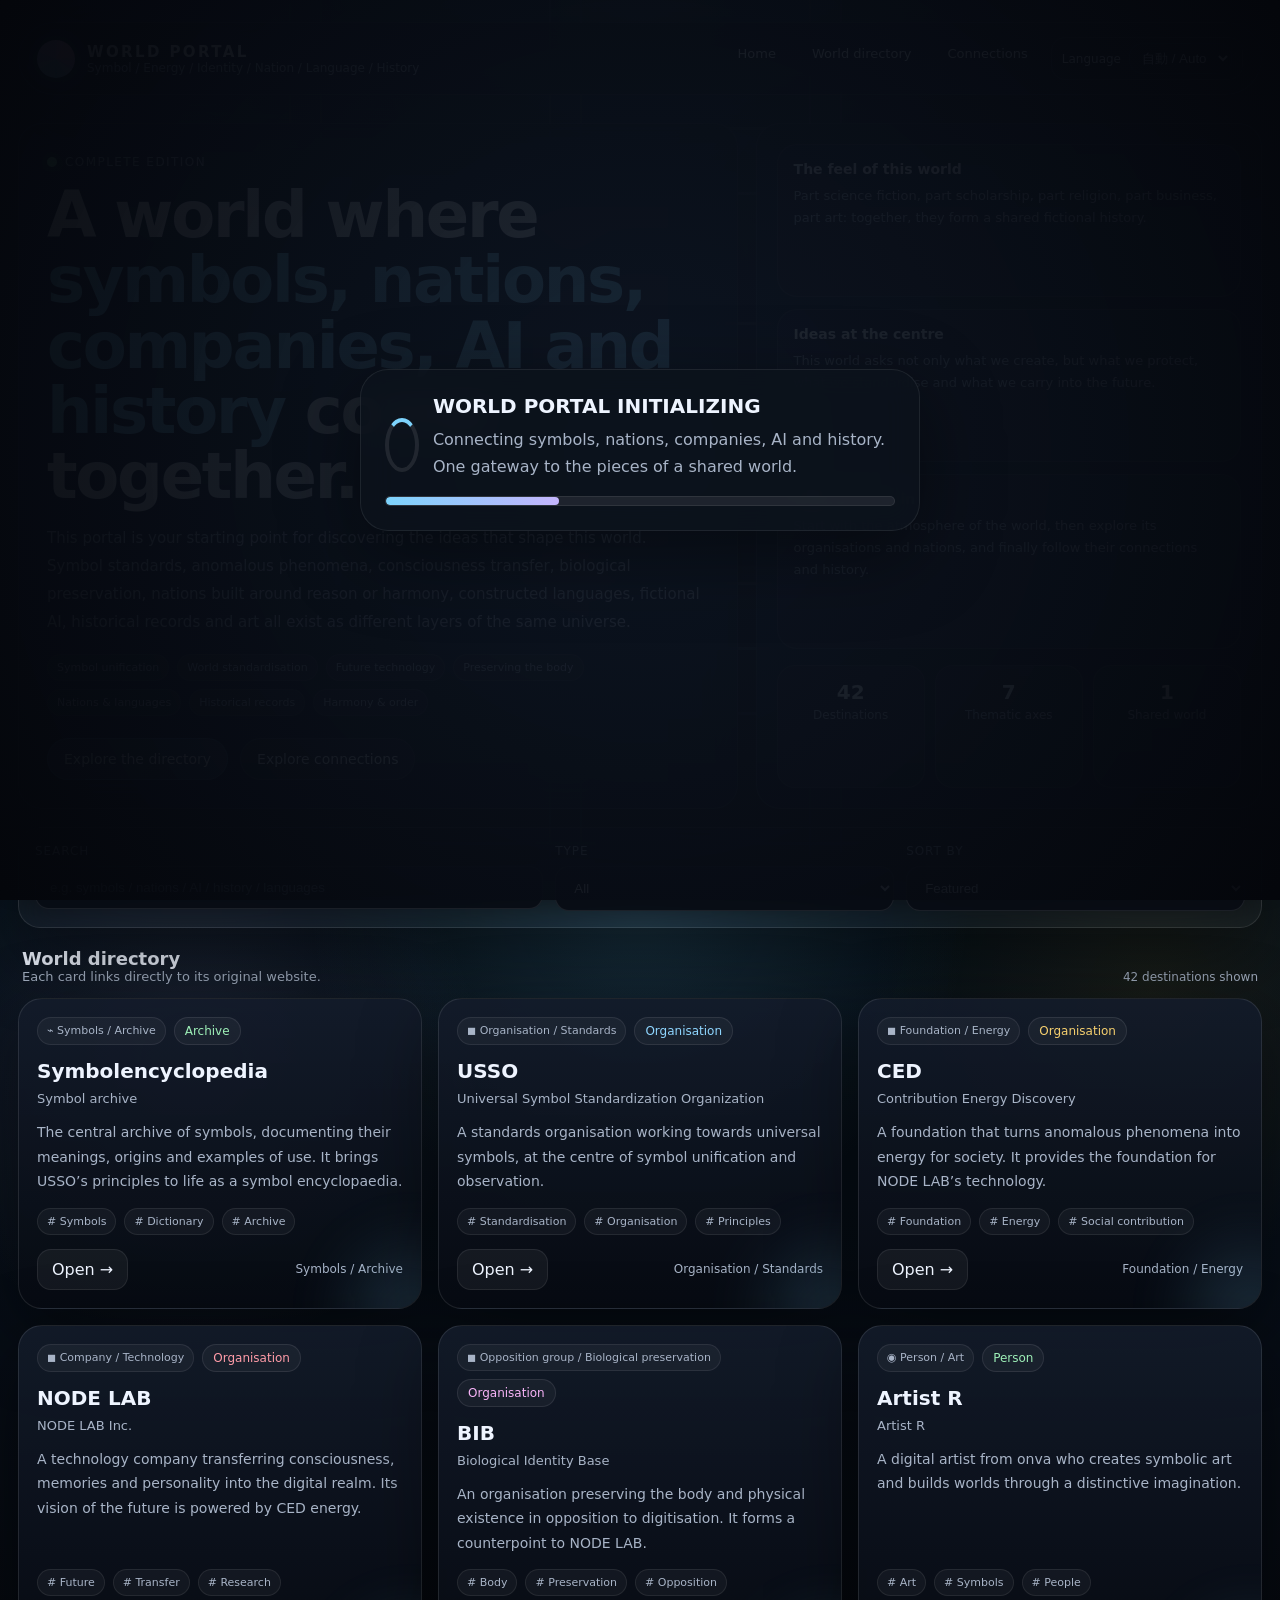
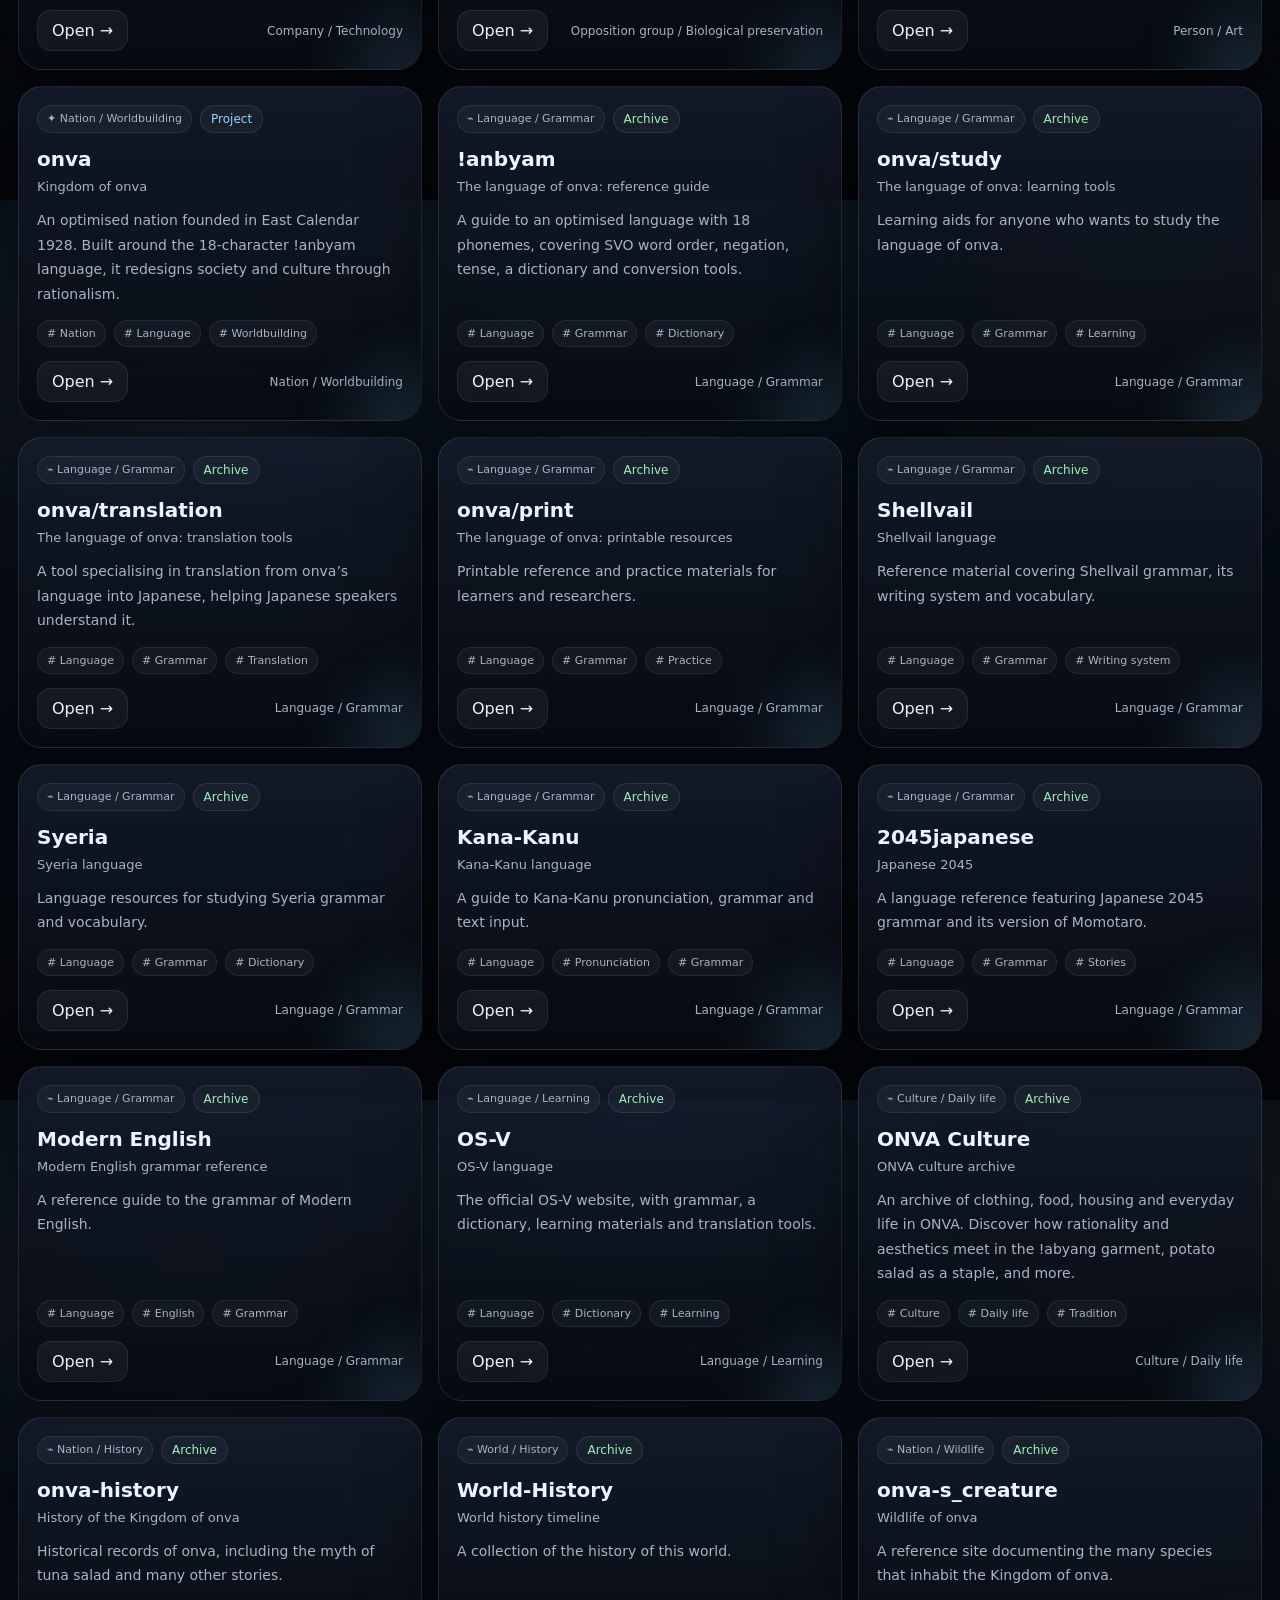
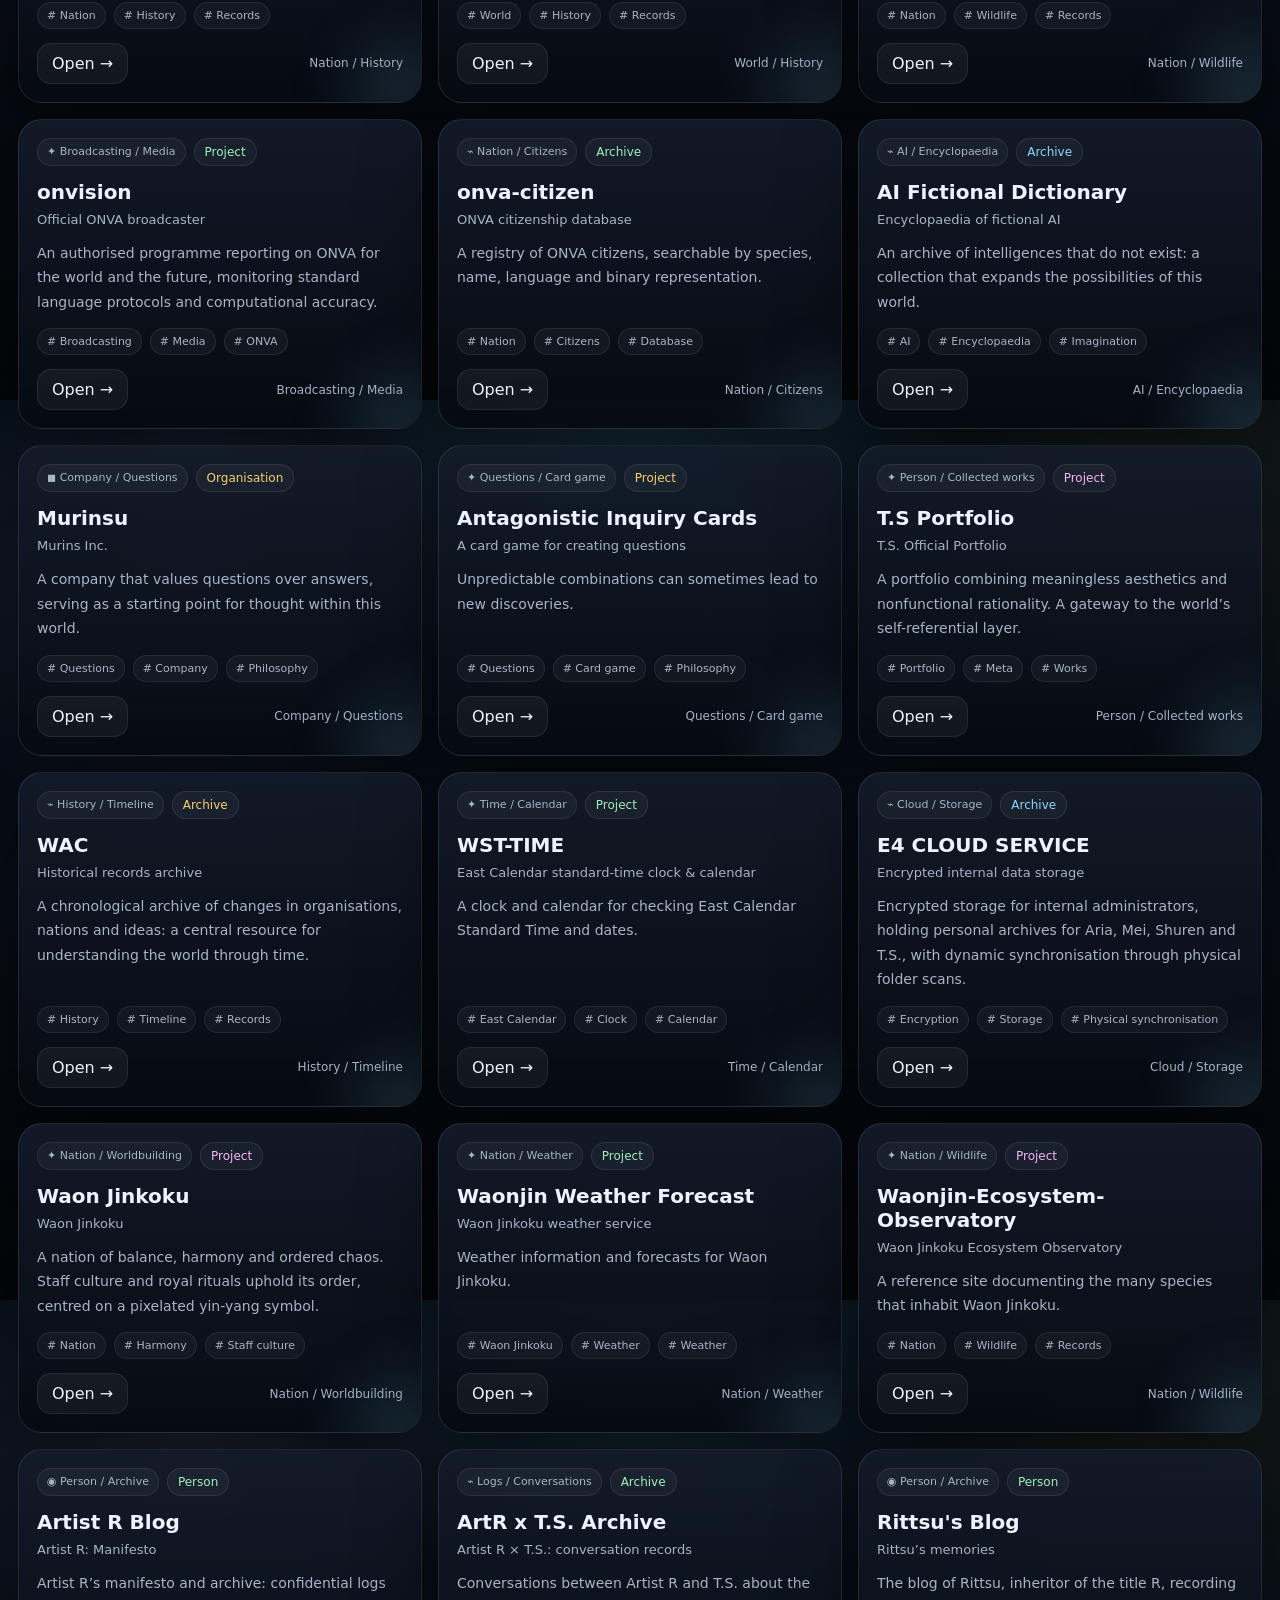
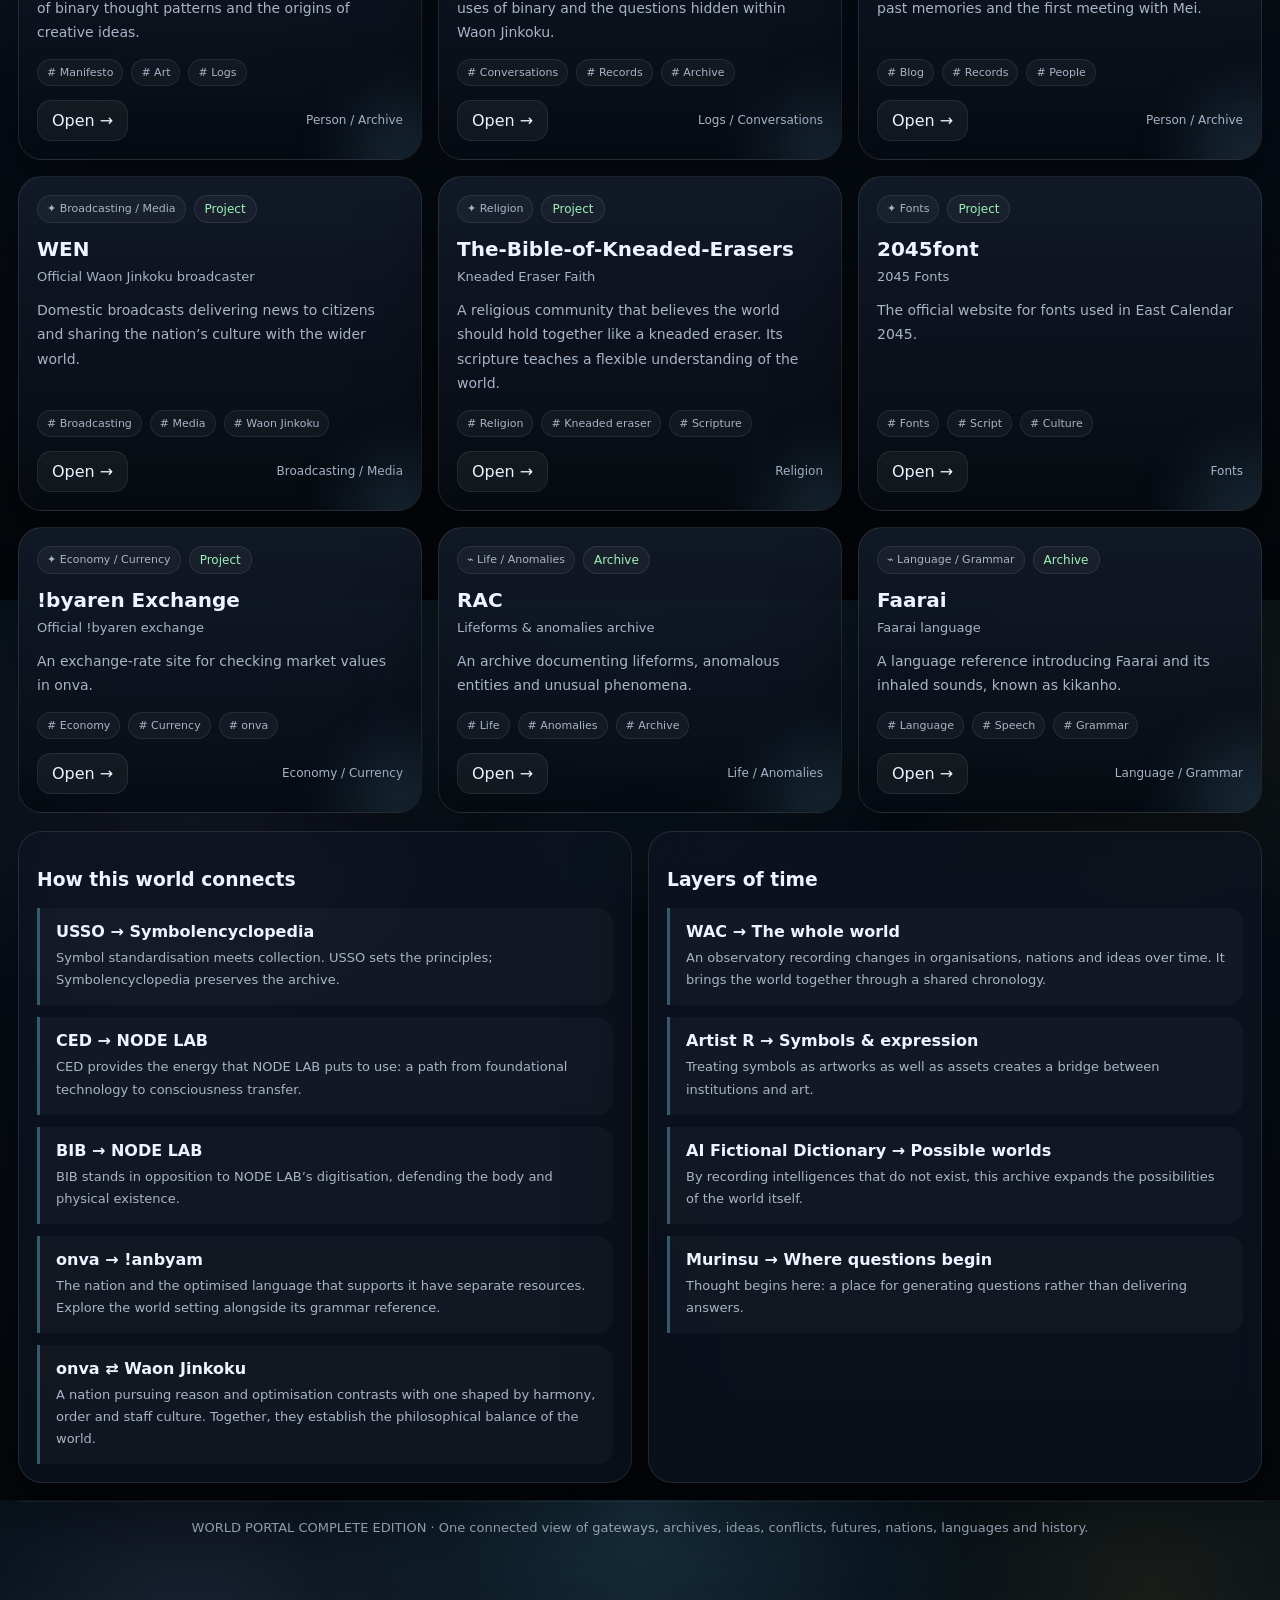
==== commit cab3cfd1: "Use site typography and repository-owned .lang translations" ====
--- a/index.html
+++ b/index.html
@@ -13,7 +13,7 @@
   <meta property="og:site_name" content="WATCH ALL COMPANY." />
   <link rel="icon" href="icon.png" />
   <meta name="google-site-verification" content="BtT367rVNCORIEjawUDX6Yaw9mFeGiXipeENH6qj6YA" />
-  <link rel="stylesheet" href="src/cab2f43f.css?v=20261101-portal-en1">
+  <link rel="stylesheet" href="src/cab2f43f.css?v=20261102-lang1">
 </head>
 
 <body>
@@ -186,9 +186,10 @@
       <span data-i18n="text.57">WORLD PORTAL COMPLETE EDITION · 入口 / アーカイブ / 理念 / 対立 / 未来 / 国家 / 言語 / 歴史 を一本化した統合ビュー</span>
     </div>
   </div>
-  <script src="src/locales.js?v=20261101-portal-en1"></script>
-  <script src="src/0594435c.js?v=20261101-portal-en1"></script>
+  <script src="src/locales.js?v=20261102-lang1"></script>
+  <script src="src/0594435c.js?v=20261102-lang1"></script>
 
 </body>
 
 </html>
+
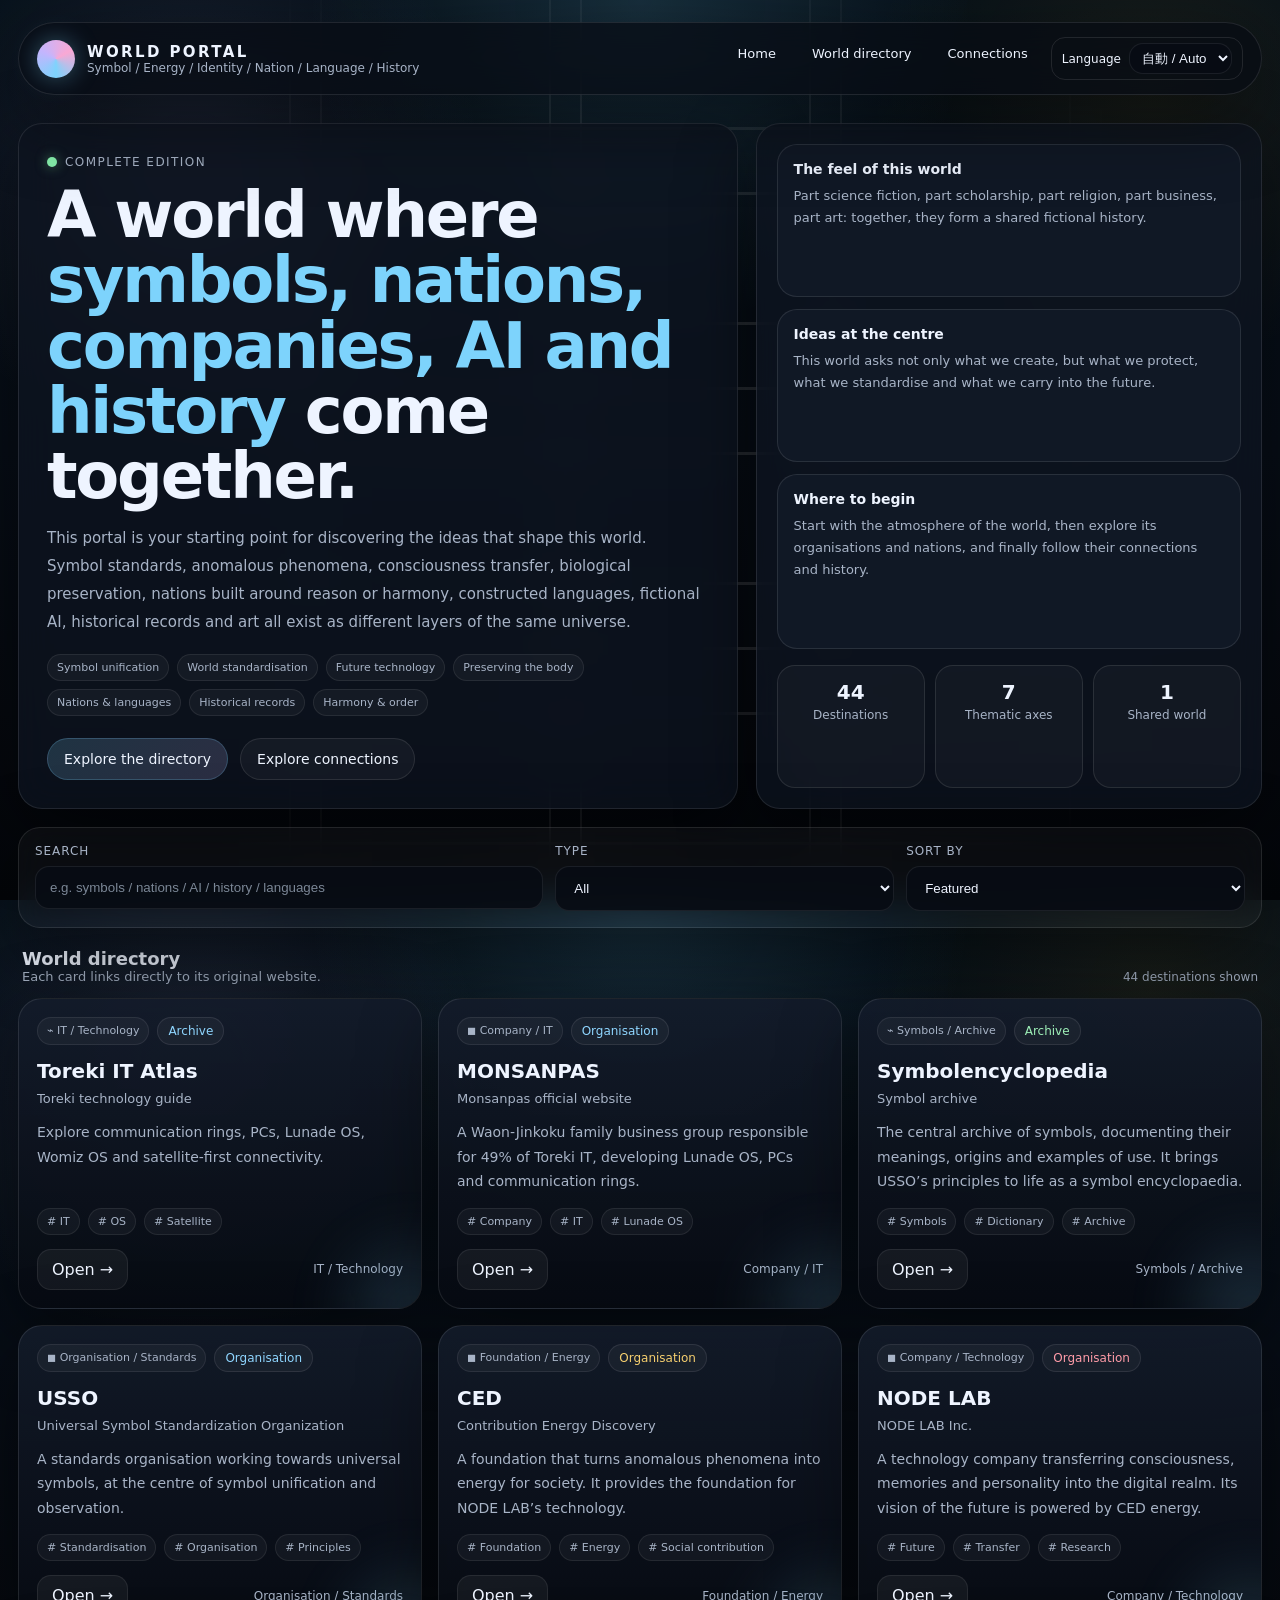
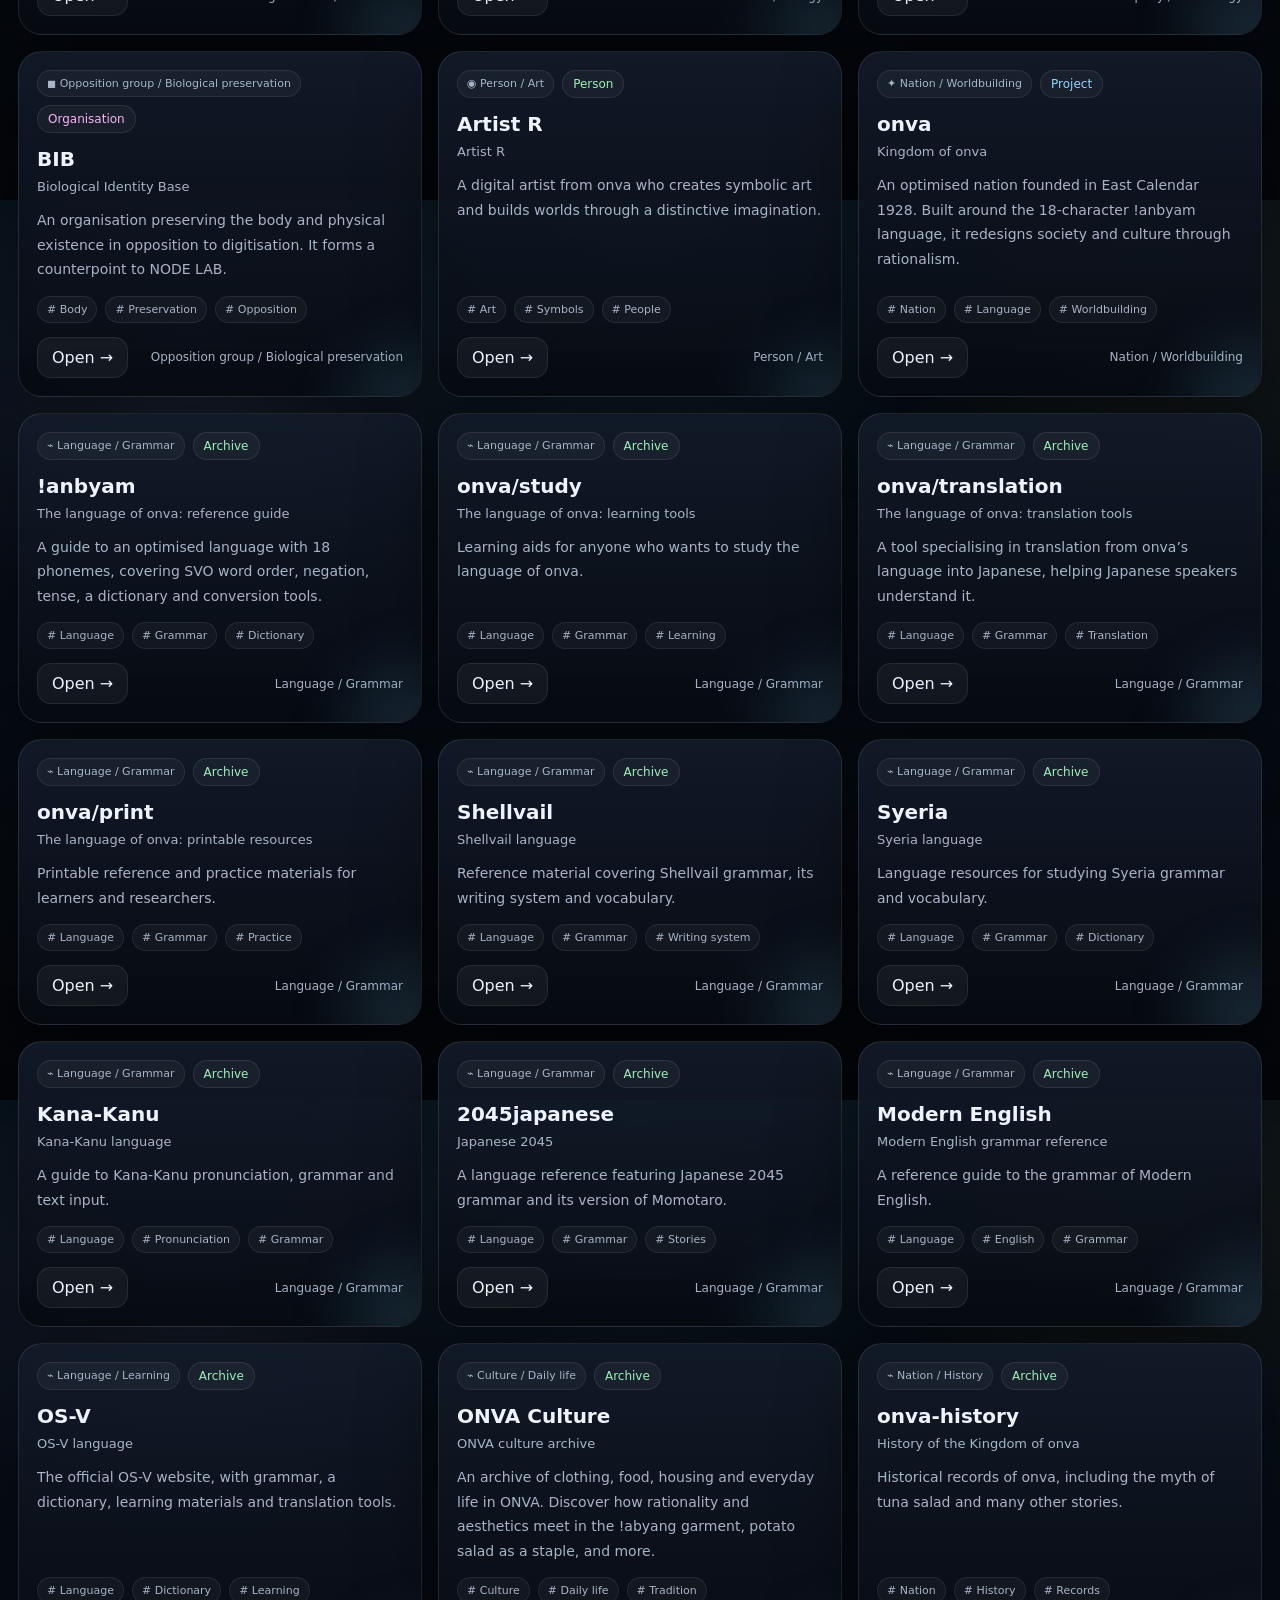
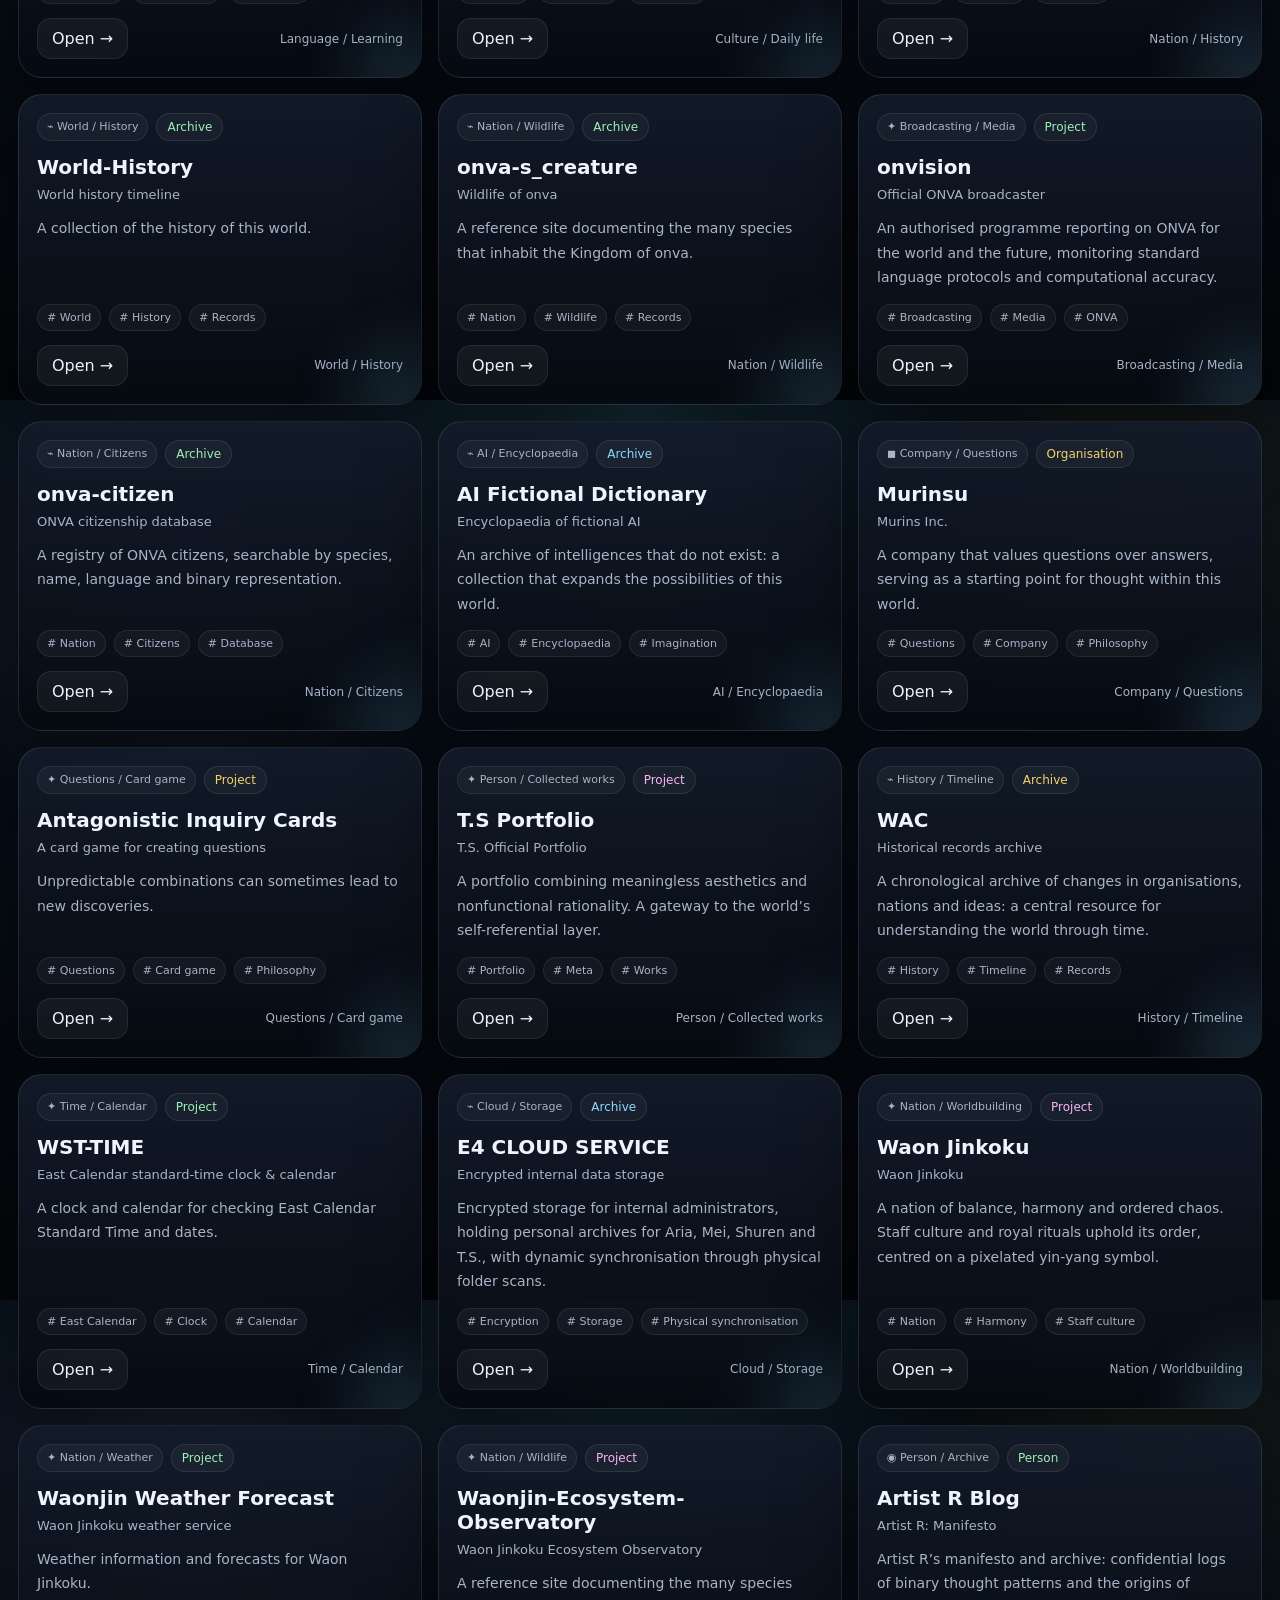
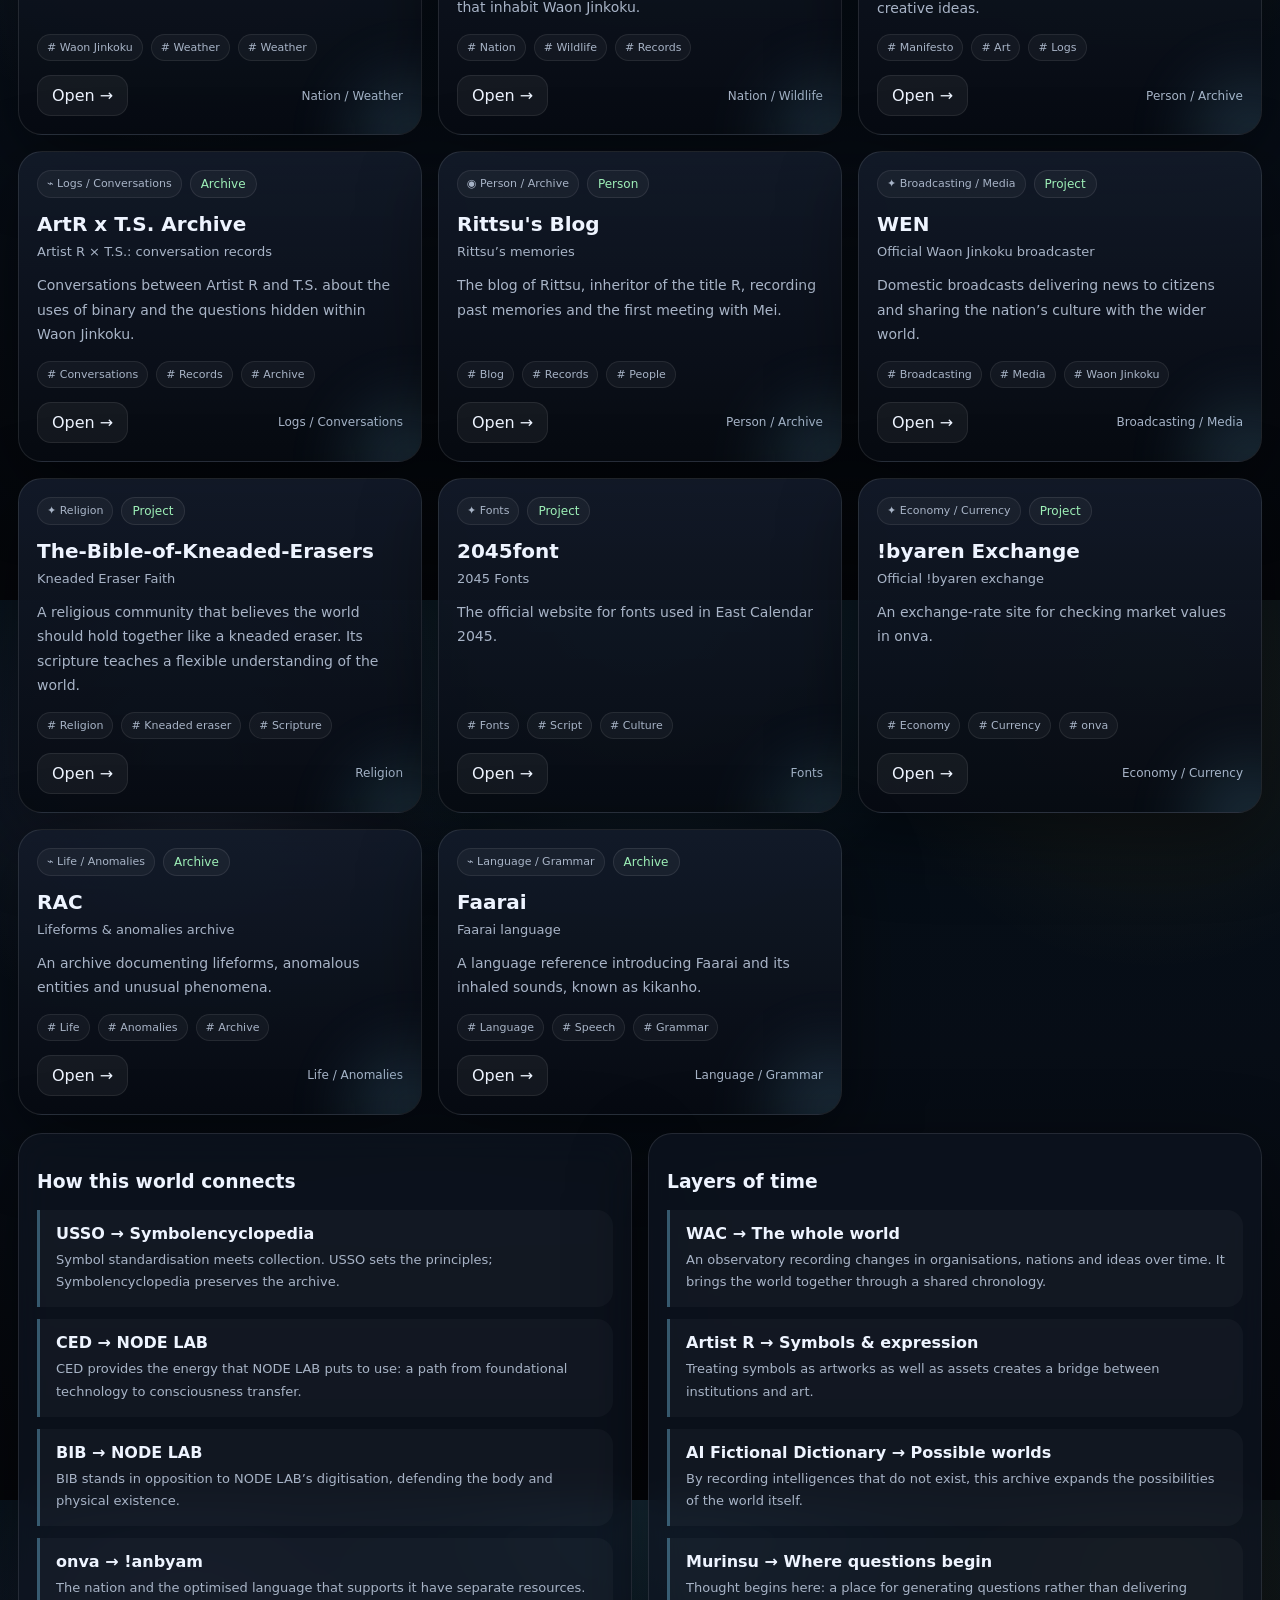
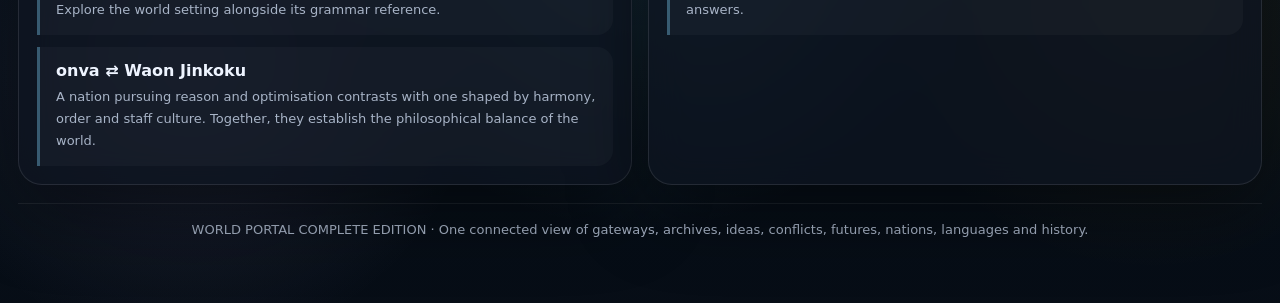
==== commit 3143b87b: "Point IT and Monsanpas entries to torekiIT and redirect old URLs" ====
--- a/index.html
+++ b/index.html
@@ -13,7 +13,7 @@
   <meta property="og:site_name" content="WATCH ALL COMPANY." />
   <link rel="icon" href="icon.png" />
   <meta name="google-site-verification" content="BtT367rVNCORIEjawUDX6Yaw9mFeGiXipeENH6qj6YA" />
-  <link rel="stylesheet" href="src/cab2f43f.css?v=20261102-lang1">
+  <link rel="stylesheet" href="src/cab2f43f.css?v=20261102-it-migration">
 </head>
 
 <body>
@@ -186,8 +186,8 @@
       <span data-i18n="text.57">WORLD PORTAL COMPLETE EDITION · 入口 / アーカイブ / 理念 / 対立 / 未来 / 国家 / 言語 / 歴史 を一本化した統合ビュー</span>
     </div>
   </div>
-  <script src="src/locales.js?v=20261102-lang1"></script>
-  <script src="src/0594435c.js?v=20261102-lang1"></script>
+  <script src="src/locales.js?v=20261102-it-migration"></script>
+  <script src="src/0594435c.js?v=20261102-it-migration"></script>
 
 </body>
 
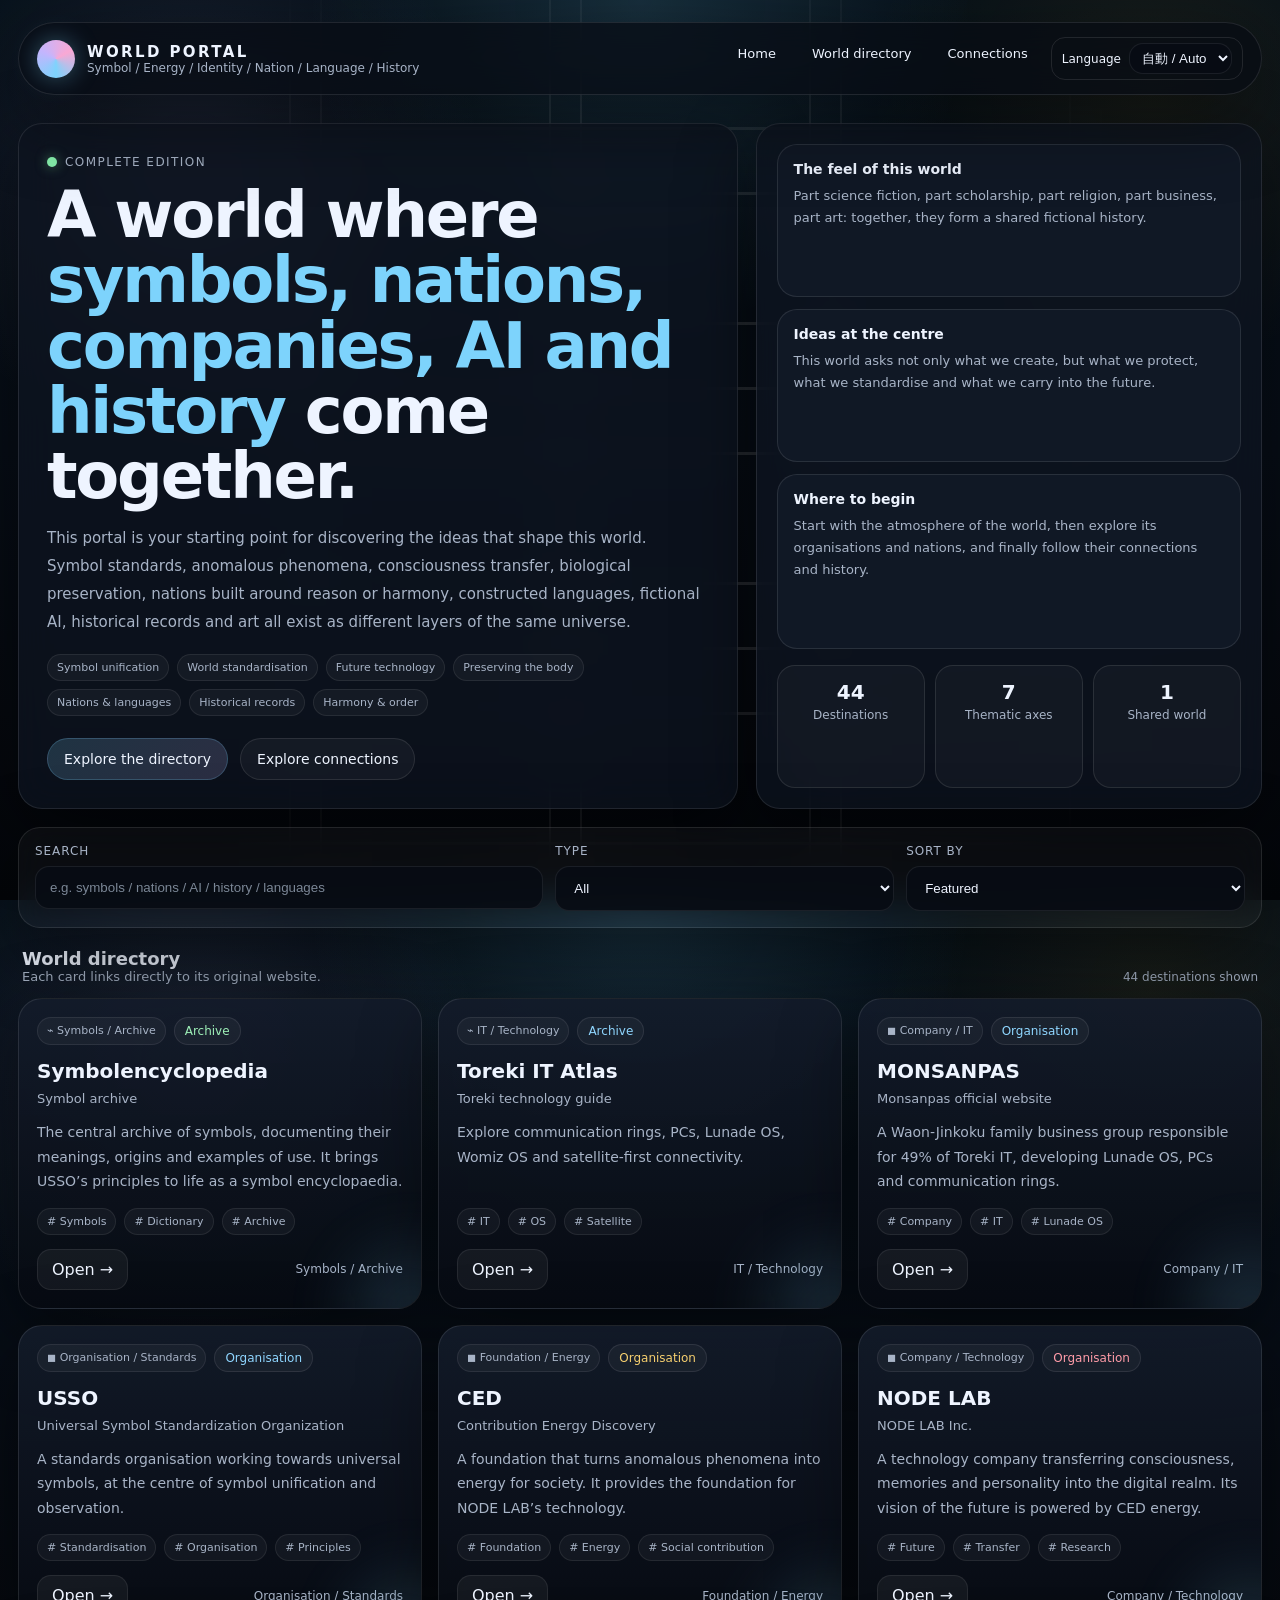
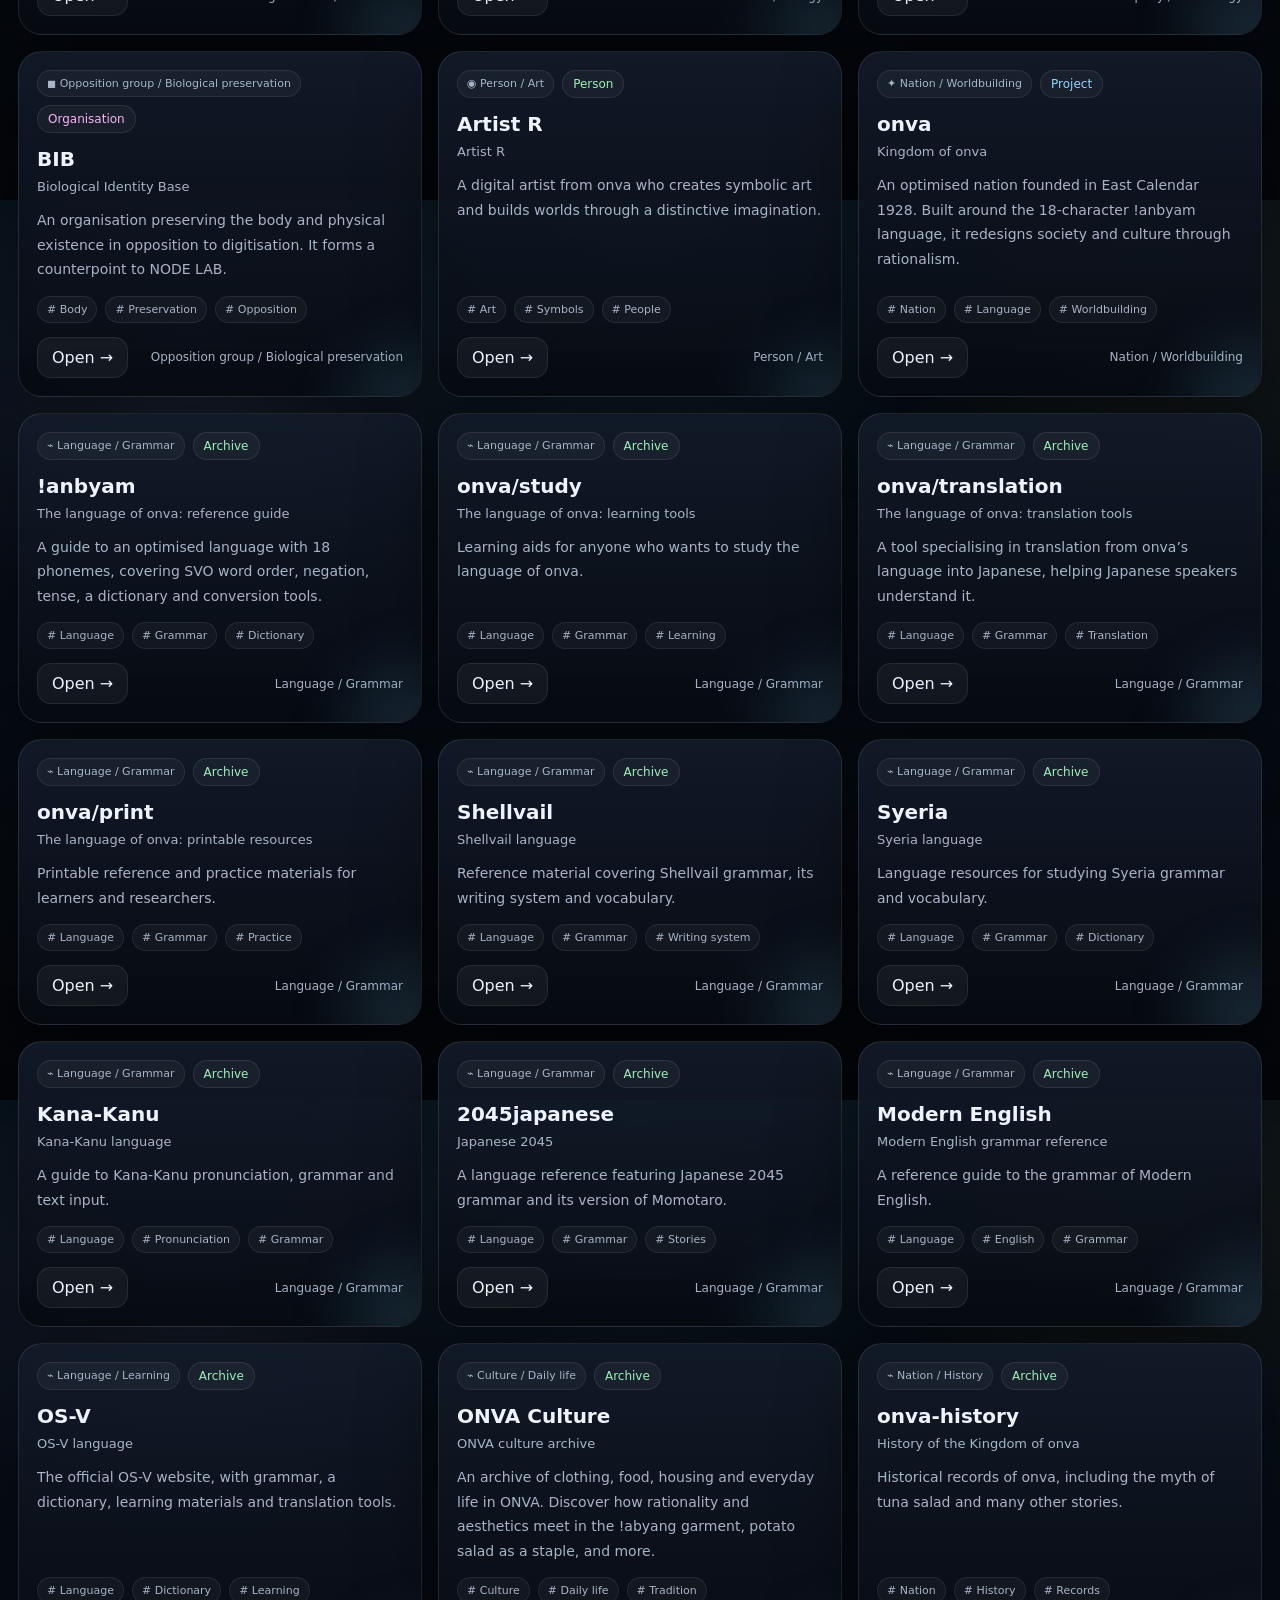
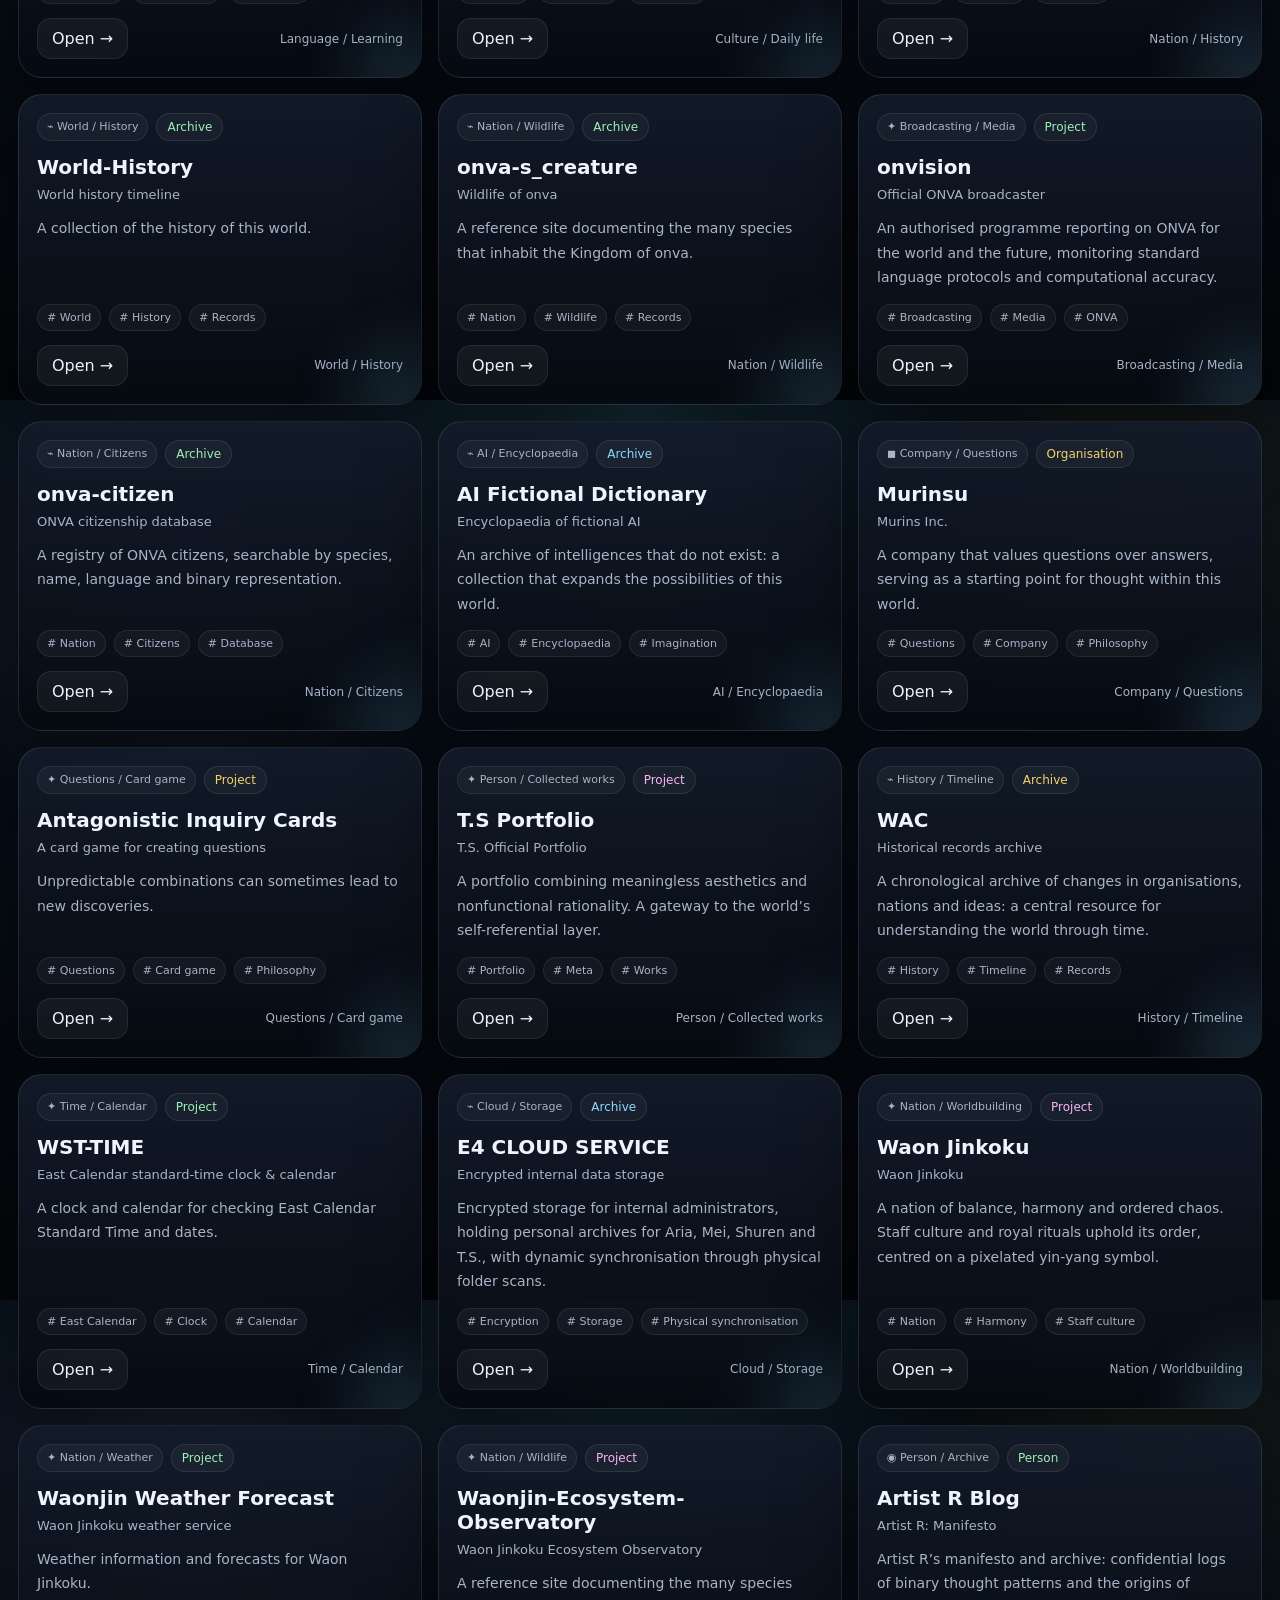
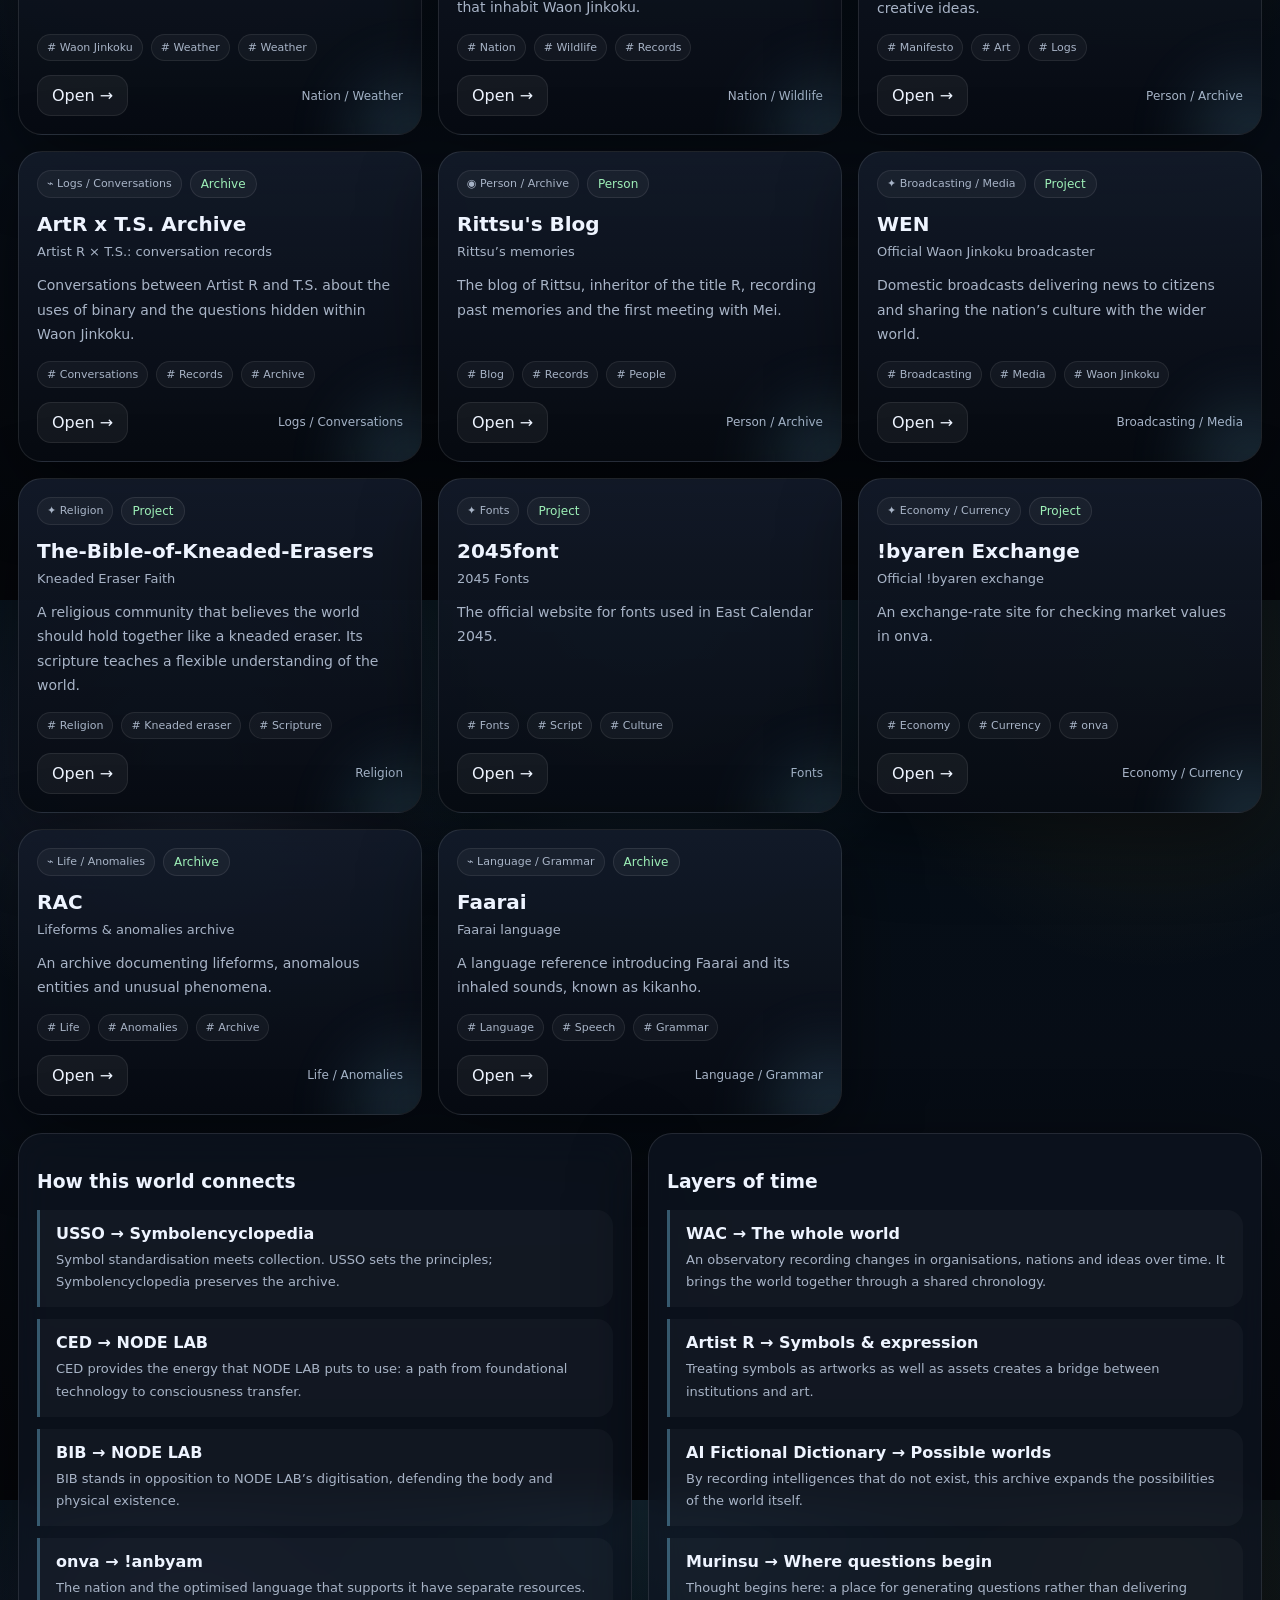
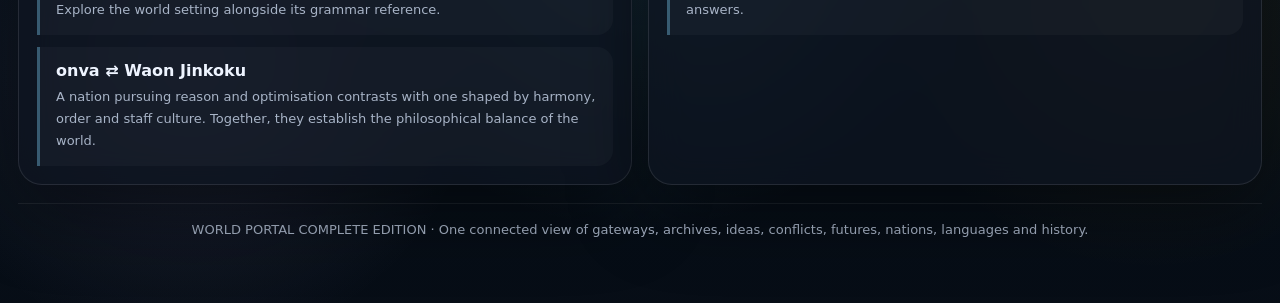
==== commit d6f8e0c3: "Keep Symbolencyclopedia first across search filters and sorting" ====
--- a/index.html
+++ b/index.html
@@ -187,9 +187,10 @@
     </div>
   </div>
   <script src="src/locales.js?v=20261102-it-migration"></script>
-  <script src="src/0594435c.js?v=20261102-it-migration"></script>
+  <script src="src/0594435c.js?v=20261103-pinned"></script>
 
 </body>
 
 </html>
 
+
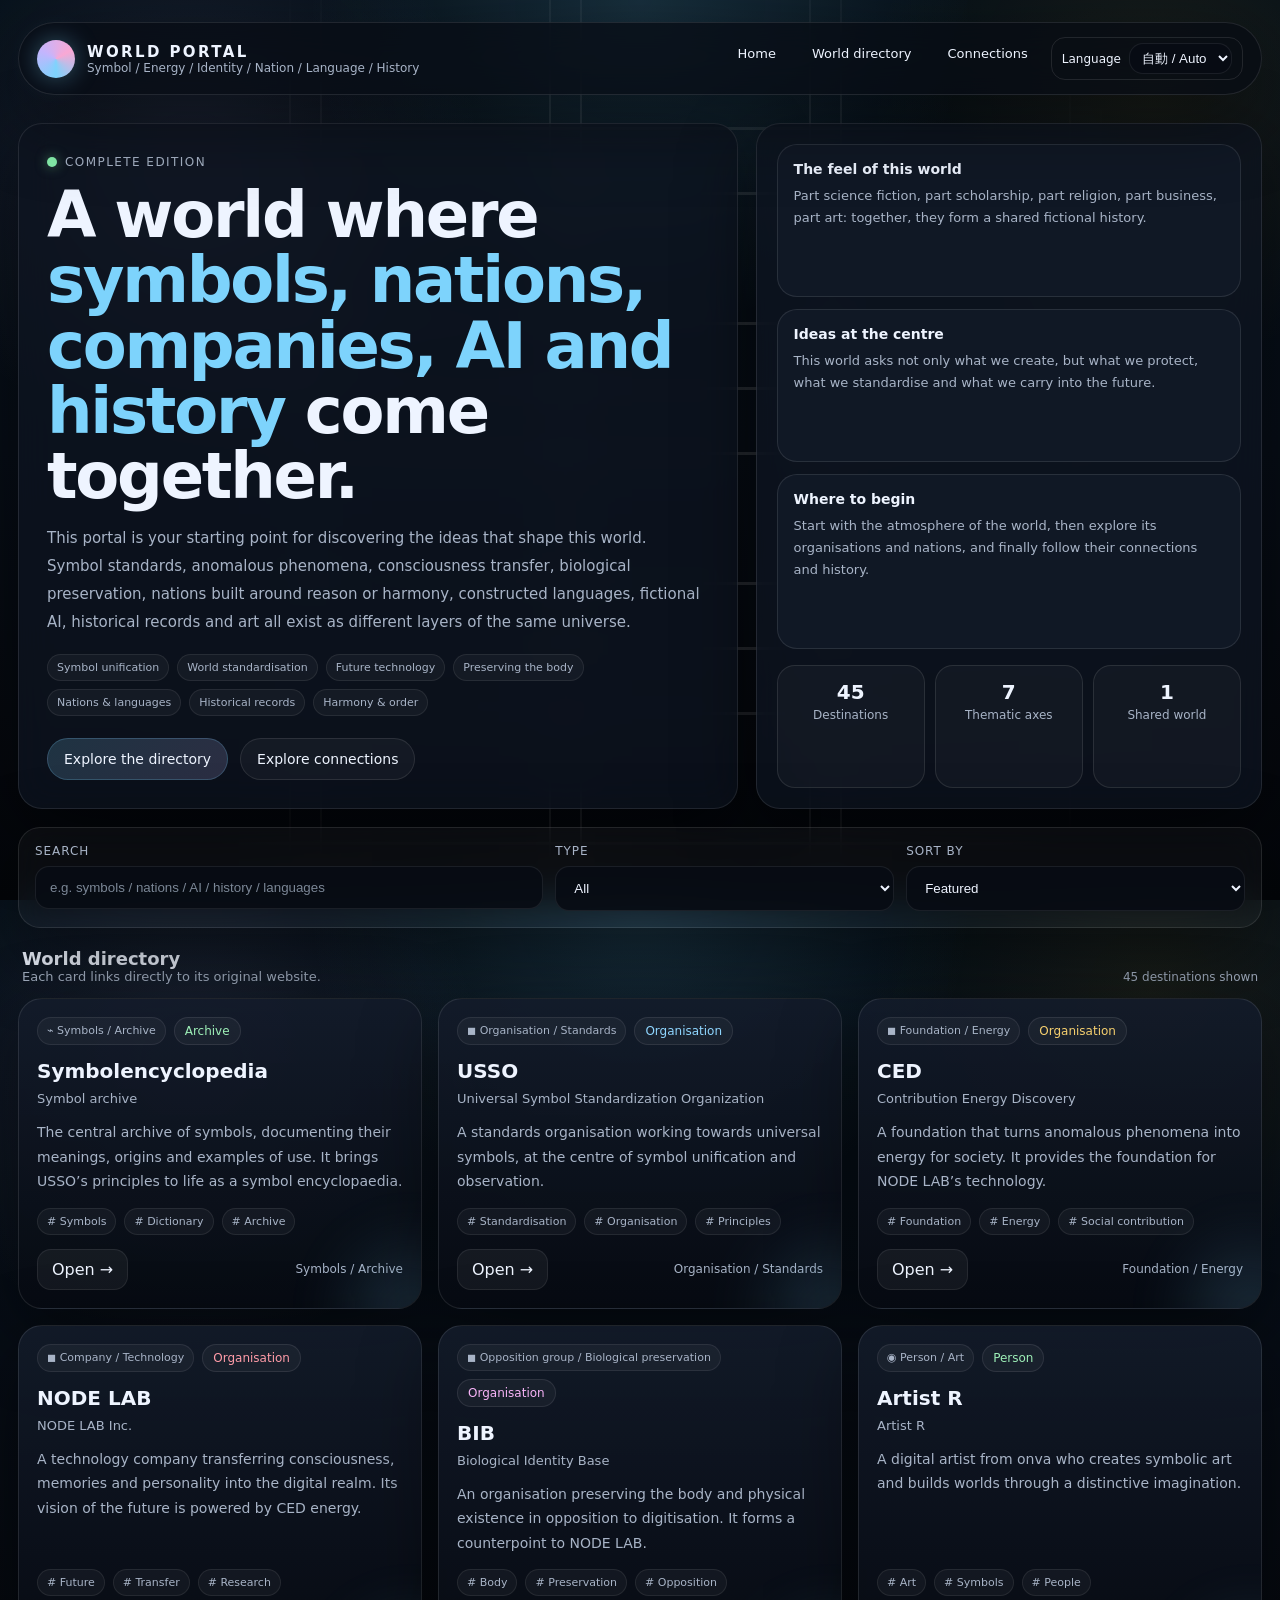
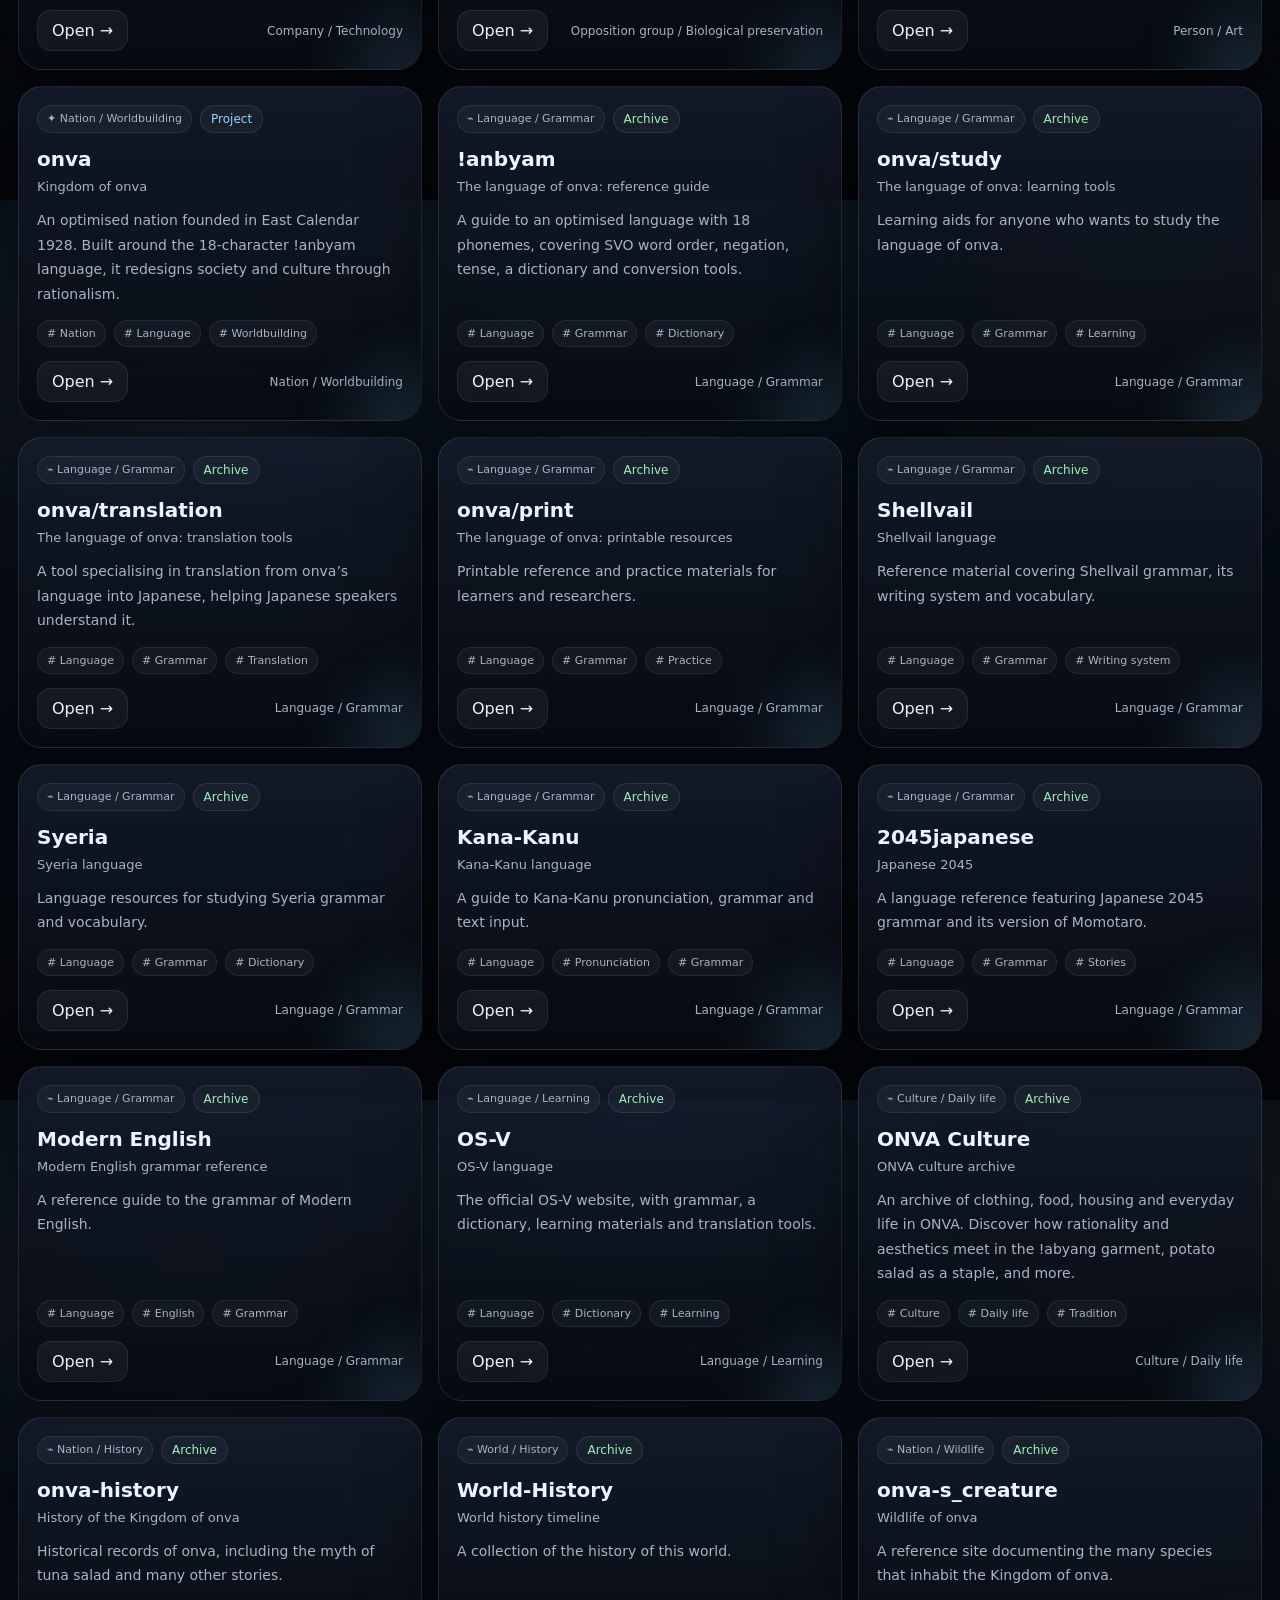
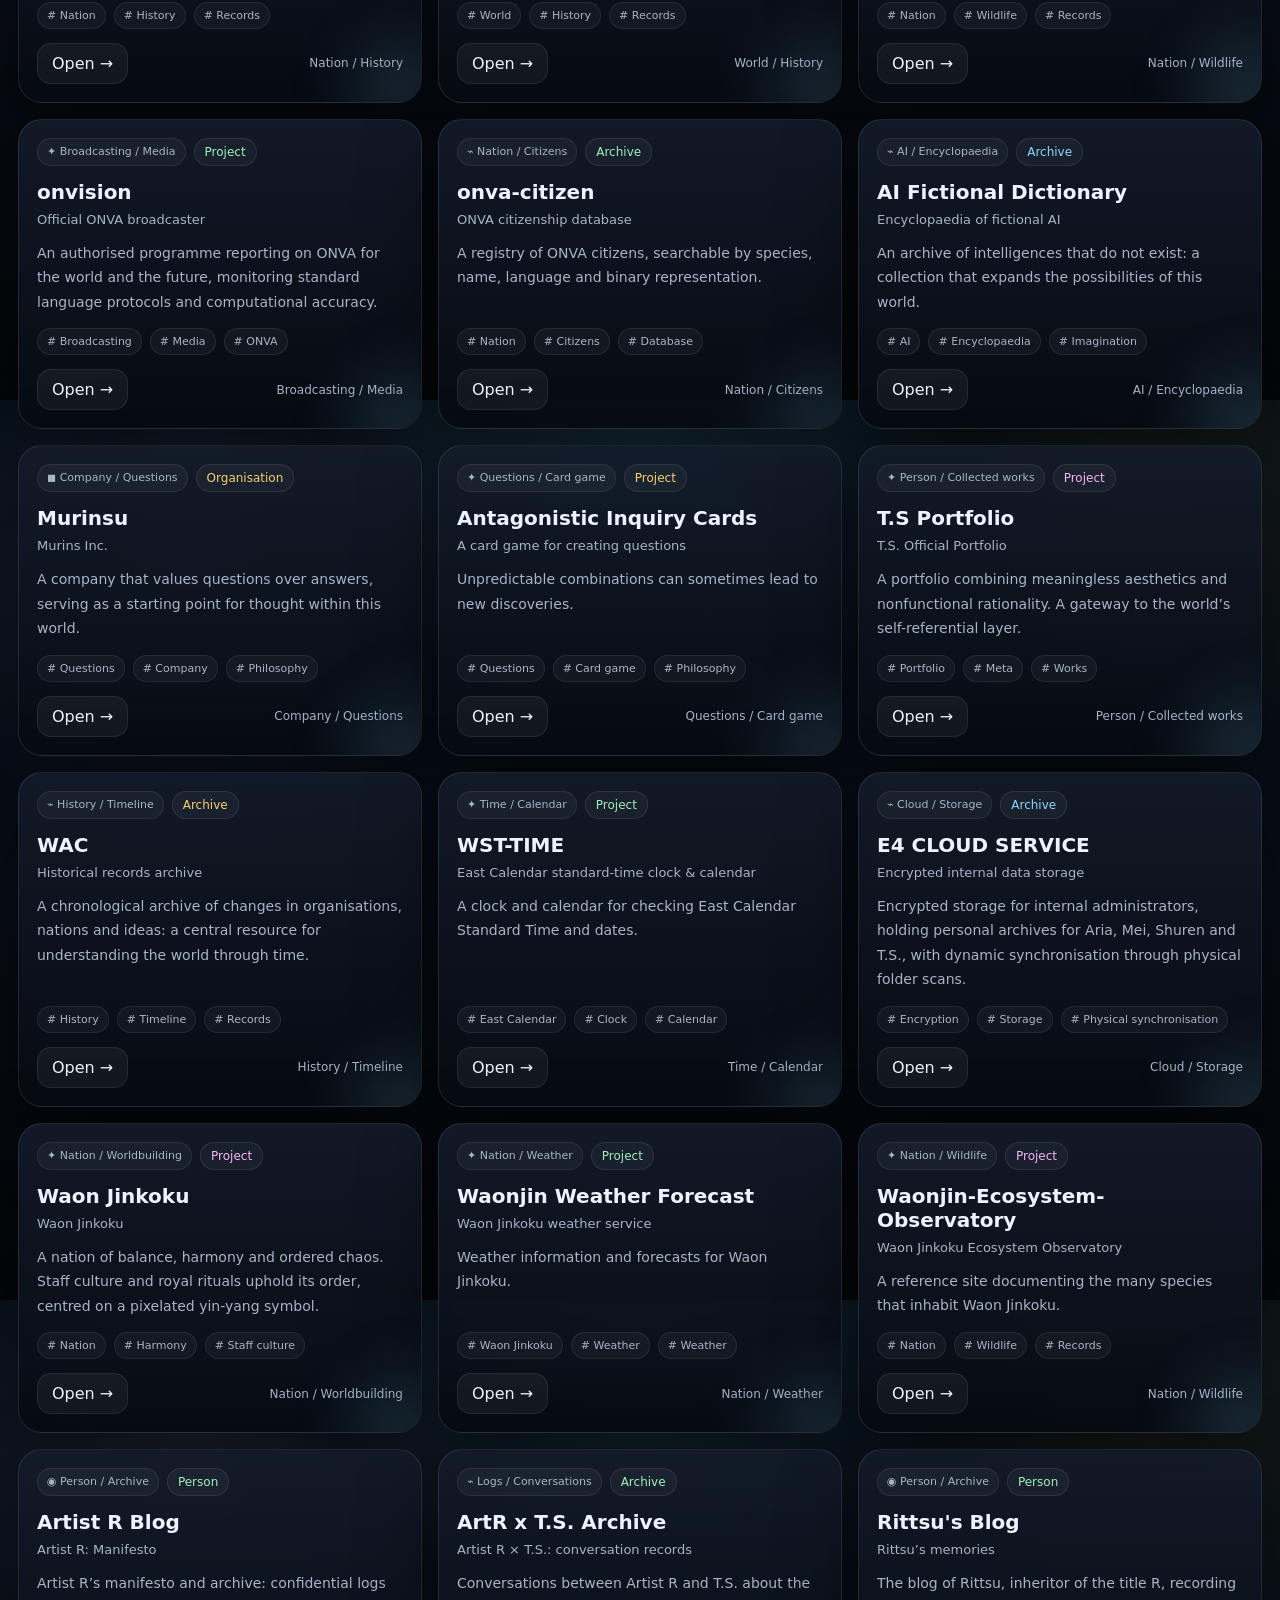
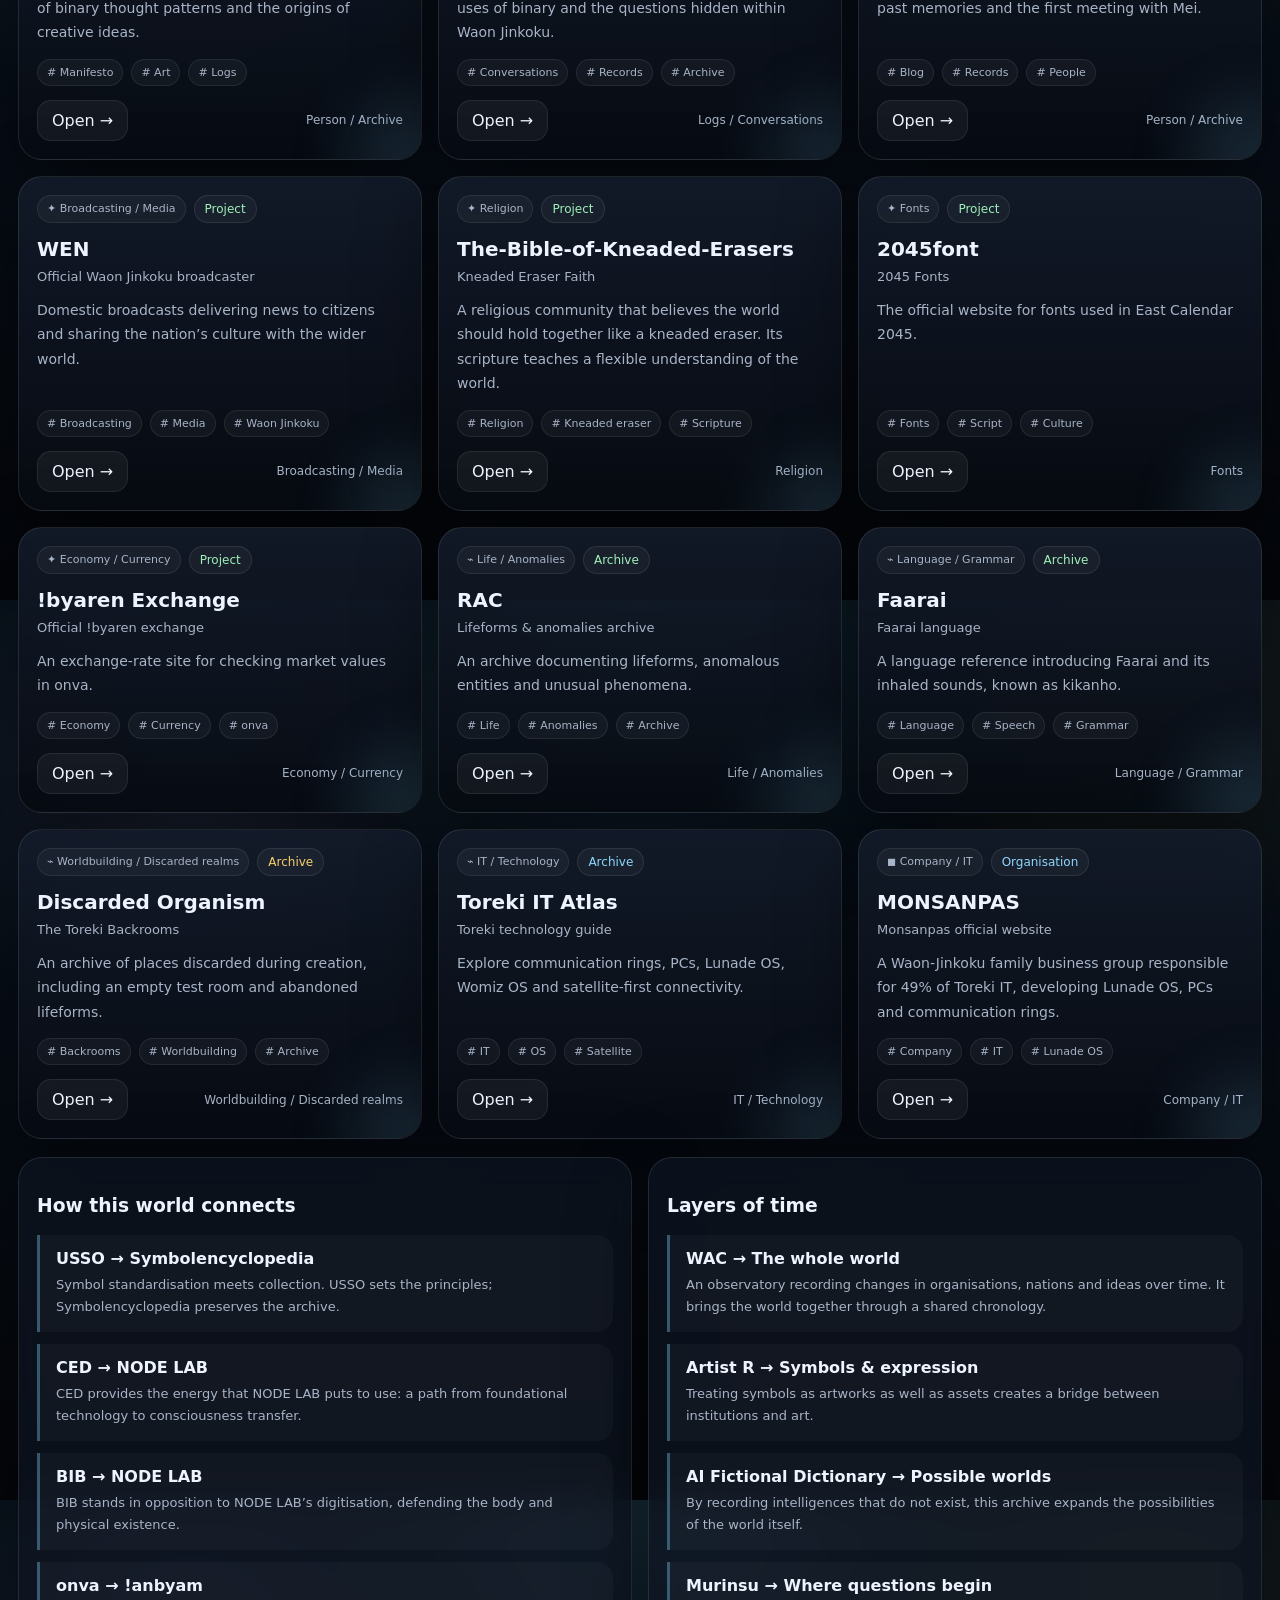
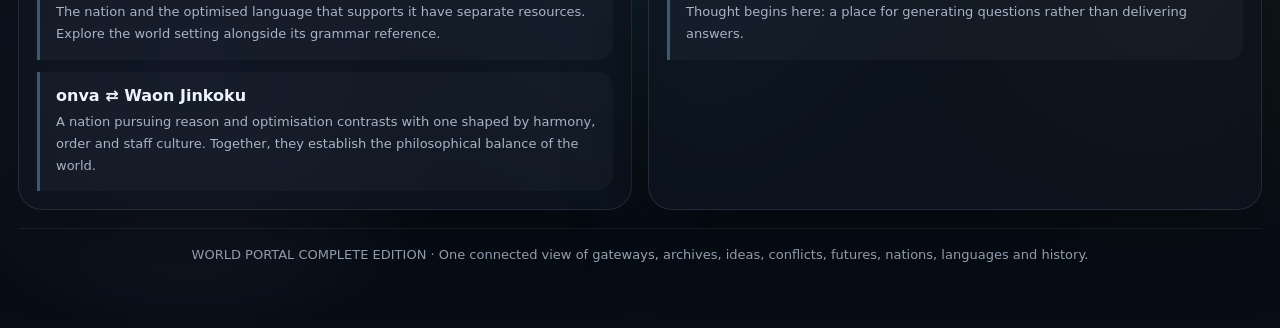
==== commit 1a1f20cf: "Add Discarded Organism and group IT links at the end of the portal" ====
--- a/index.html
+++ b/index.html
@@ -186,8 +186,8 @@
       <span data-i18n="text.57">WORLD PORTAL COMPLETE EDITION · 入口 / アーカイブ / 理念 / 対立 / 未来 / 国家 / 言語 / 歴史 を一本化した統合ビュー</span>
     </div>
   </div>
-  <script src="src/locales.js?v=20261102-it-migration"></script>
-  <script src="src/0594435c.js?v=20261103-pinned"></script>
+  <script src="src/locales.js?v=20261111-portal-links"></script>
+  <script src="src/0594435c.js?v=20261111-portal-links"></script>
 
 </body>
 
